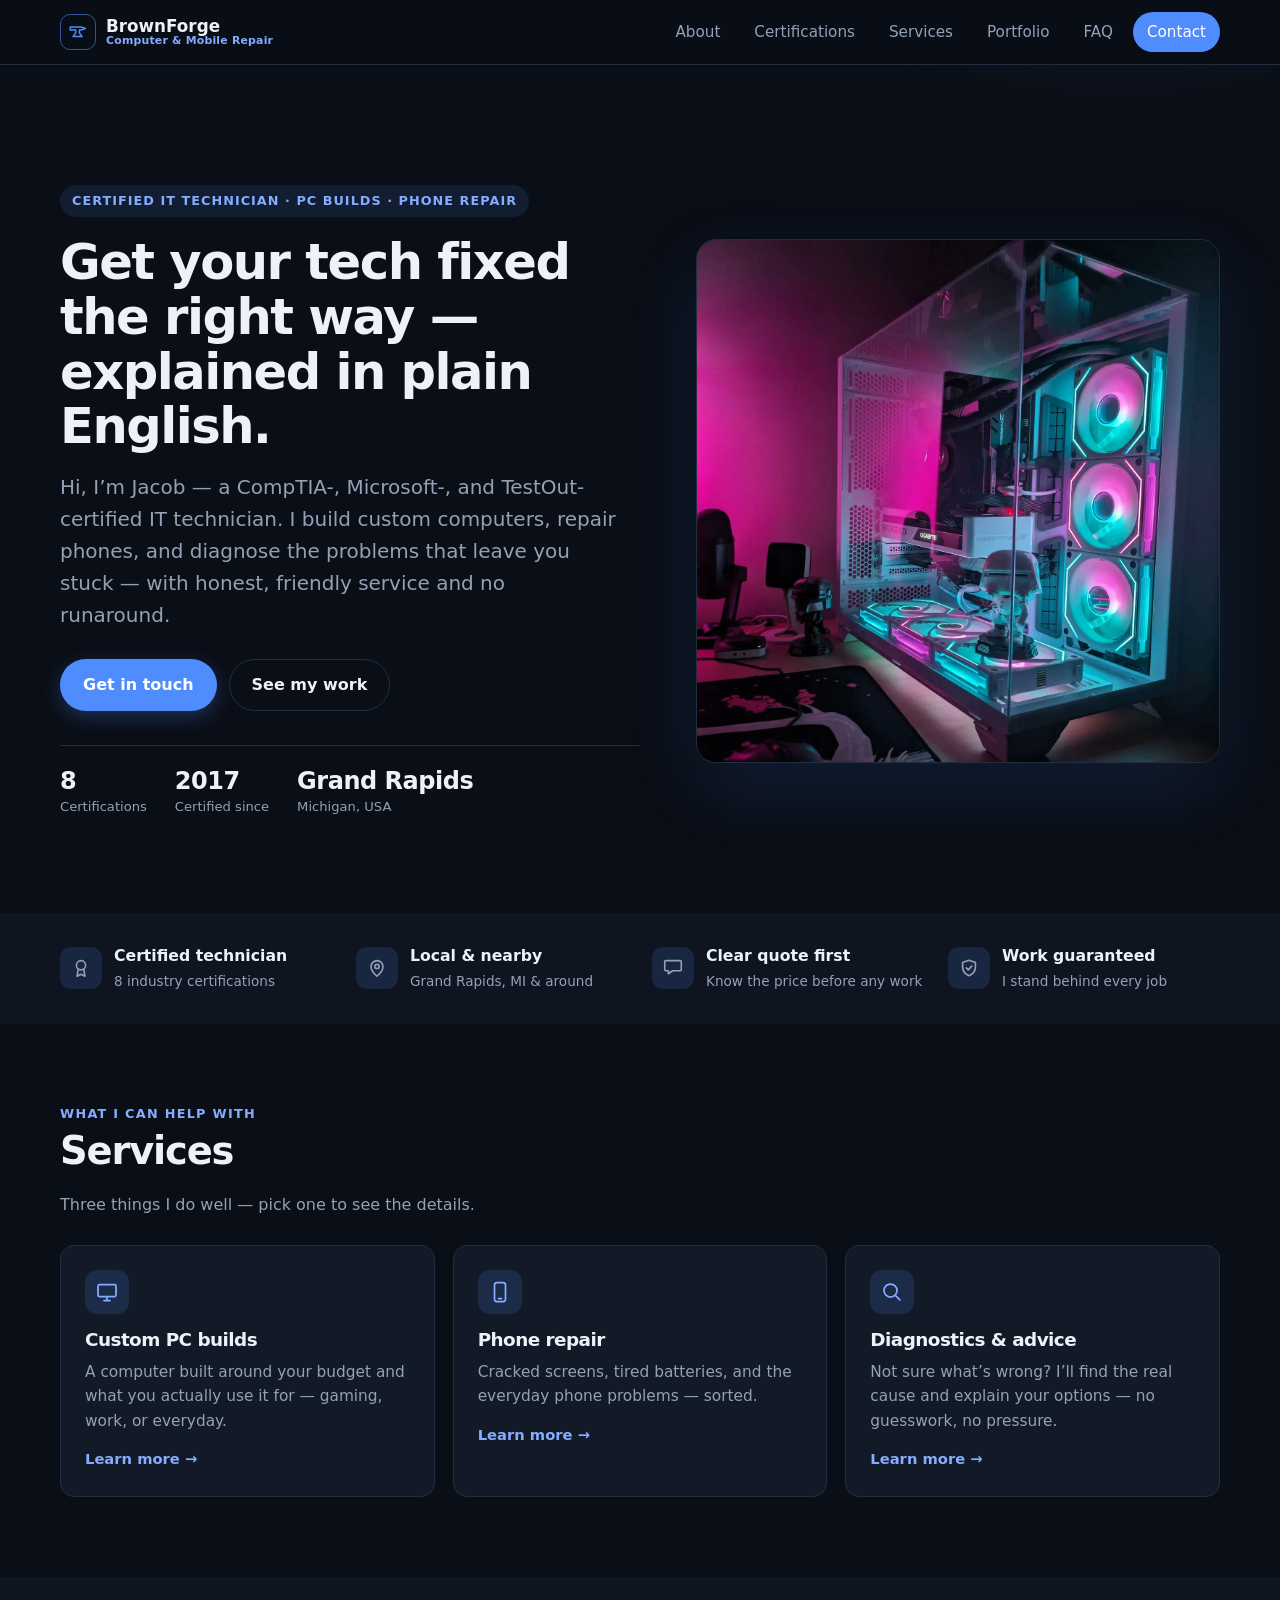
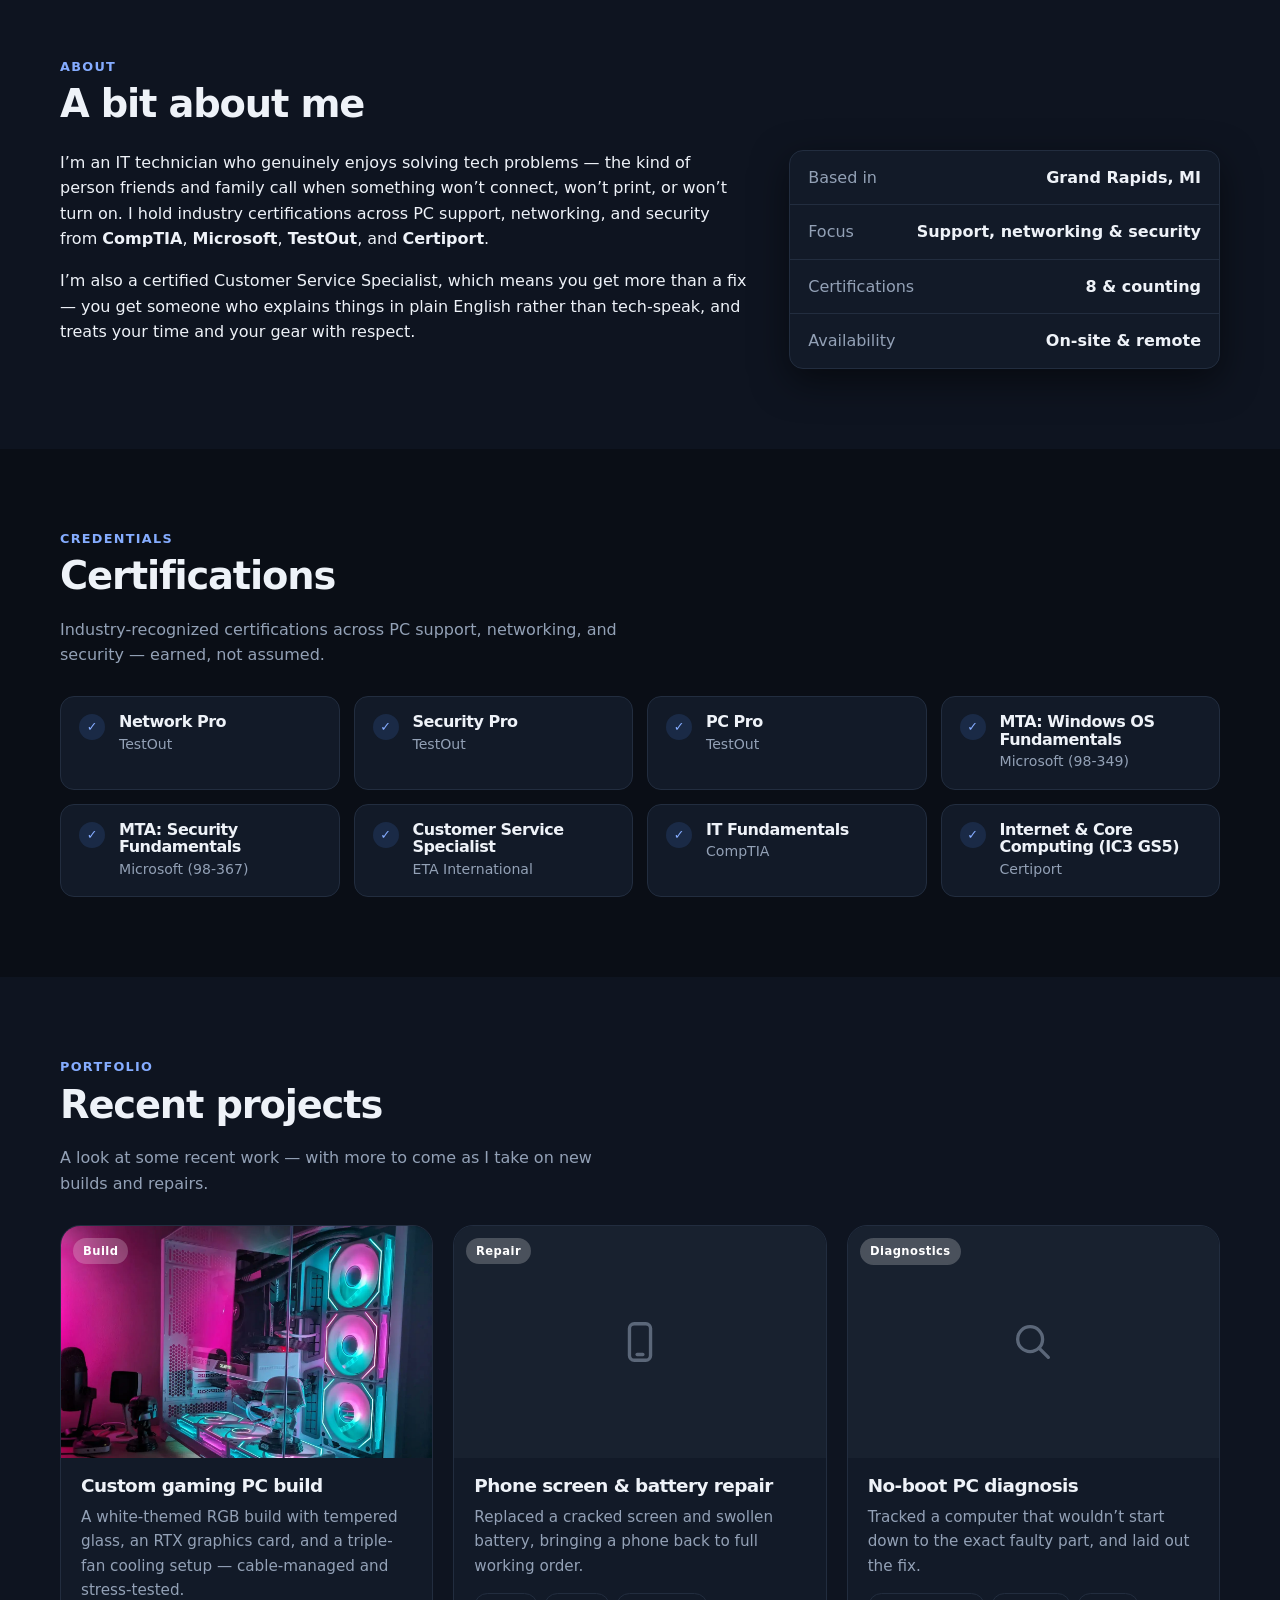
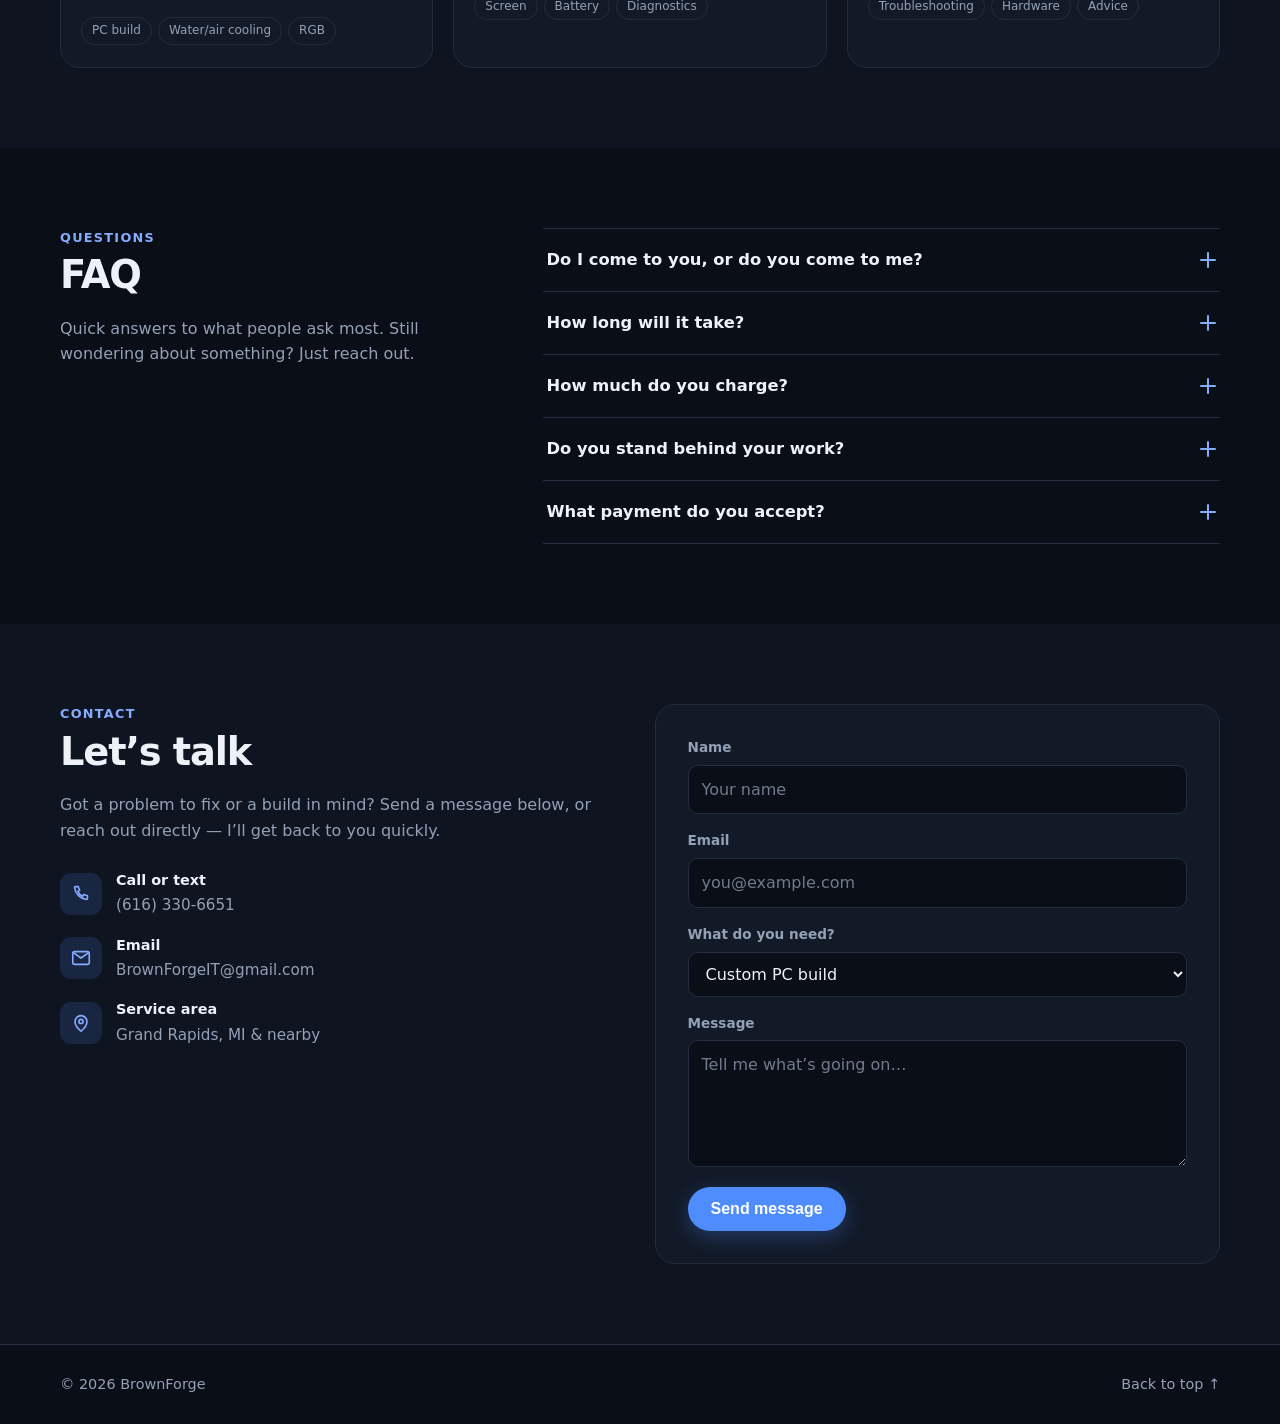
==== portfolio-site/index.html @ 0b716e07 "Rebrand to BrownForge Computer & Mobile Repair Co-Authored-By: Claude Opus 4.8 <noreply@anthropic.co" ====
<!DOCTYPE html>
<html lang="en">
<head>
  <meta charset="UTF-8" />
  <meta name="viewport" content="width=device-width, initial-scale=1" />

  <!-- ============================================================= -->
  <!--  EDIT ME:  Your name / brand, and the one-line description.   -->
  <!-- ============================================================= -->
  <title>BrownForge Computer &amp; Mobile Repair — Grand Rapids, MI</title>
  <meta name="description" content="BrownForge Computer &amp; Mobile Repair — certified technician in Grand Rapids, MI. Custom PC builds, phone repair, and computer diagnostics, explained in plain English." />

  <!-- Social / link-preview card -->
  <meta property="og:site_name" content="BrownForge Computer &amp; Mobile Repair" />
  <meta property="og:title" content="BrownForge Computer &amp; Mobile Repair" />
  <meta property="og:description" content="Certified computer &amp; phone repair in Grand Rapids, MI. Custom PC builds, screen &amp; battery repair, and diagnostics — explained in plain English." />
  <meta property="og:url" content="https://brownforgeit.com/" />
  <meta property="og:type" content="website" />
  <meta property="og:image" content="https://brownforgeit.com/assets/og-image.png" />
  <meta property="og:image:width" content="1200" />
  <meta property="og:image:height" content="630" />
  <meta property="og:image:alt" content="BrownForge Computer &amp; Mobile Repair logo" />
  <meta name="twitter:card" content="summary_large_image" />
  <meta name="twitter:image" content="https://brownforgeit.com/assets/og-image.png" />

  <meta name="theme-color" content="#0a0e16" />

  <link rel="icon" href="assets/favicon.svg" type="image/svg+xml" />
  <link rel="stylesheet" href="styles.css" />
</head>
<body>
  <!-- Header / nav -->
  <header class="site-header" id="top">
    <div class="wrap header-inner">
      <a class="brand" href="#top" aria-label="BrownForge Computer &amp; Mobile Repair — home">
        <span class="brand-mark" aria-hidden="true">
          <svg viewBox="0 0 24 24" fill="none" stroke="currentColor" stroke-width="1.6" stroke-linecap="round" stroke-linejoin="round">
            <path d="M3.5 6.5 H15.5 L20 8.2 L15.5 9.9 H13.5 V13 L16.5 17 H6.5 L9.5 13 V9.9 H3.5 Z"/>
          </svg>
        </span>
        <span class="brand-name">BrownForge <span class="brand-sub">Computer &amp; Mobile Repair</span></span>
      </a>

      <nav class="nav" id="nav" aria-label="Primary">
        <a href="#about">About</a>
        <a href="#certs">Certifications</a>
        <a href="#services">Services</a>
        <a href="#portfolio">Portfolio</a>
        <a href="#faq">FAQ</a>
        <a href="#contact" class="nav-cta">Contact</a>
      </nav>

      <button class="nav-toggle" id="navToggle" aria-label="Menu" aria-expanded="false">
        <span></span><span></span><span></span>
      </button>
    </div>
  </header>

  <main>
    <!-- Hero -->
    <section class="hero">
      <div class="wrap hero-inner">
        <div class="hero-text">
          <p class="eyebrow">Certified IT technician · PC builds · phone repair</p>
          <h1>Get your tech fixed the right&nbsp;way &mdash;<br />explained in plain English.</h1>
          <p class="lede">
            Hi, I&rsquo;m Jacob &mdash; a CompTIA-, Microsoft-, and TestOut-certified
            IT technician. I build custom computers, repair phones, and diagnose
            the problems that leave you stuck &mdash; with honest, friendly
            service and no runaround.
          </p>
          <div class="hero-actions">
            <a href="#contact" class="btn btn-primary">Get in touch</a>
            <a href="#portfolio" class="btn btn-ghost">See my work</a>
          </div>
          <ul class="hero-stats">
            <li><strong>8</strong><span>Certifications</span></li>
            <li><strong>2017</strong><span>Certified since</span></li>
            <li><strong>Grand Rapids</strong><span>Michigan, USA</span></li>
          </ul>
        </div>
        <figure class="hero-media">
          <img src="assets/pc-build.jpg"
               alt="Custom white gaming PC built by Jacob — tempered-glass case, Gigabyte GeForce RTX graphics card, and triple RGB cooling fans" />
        </figure>
      </div>
    </section>

    <!-- Trust bar -->
    <section class="section section-alt trust-section">
      <div class="wrap">
        <ul class="trust-bar">
          <li>
            <span class="trust-ico" aria-hidden="true"><svg class="ico" viewBox="0 0 24 24" fill="none" stroke="currentColor" stroke-linecap="round" stroke-linejoin="round"><circle cx="12" cy="9" r="5"/><path d="M9 13.2 7.7 21l4.3-2.2L16.3 21 15 13.2"/></svg></span>
            <div><strong>Certified technician</strong><span>8 industry certifications</span></div>
          </li>
          <li>
            <span class="trust-ico" aria-hidden="true"><svg class="ico" viewBox="0 0 24 24" fill="none" stroke="currentColor" stroke-linecap="round" stroke-linejoin="round"><path d="M12 21s6.5-5.8 6.5-10.5A6.5 6.5 0 0 0 5.5 10.5C5.5 15.2 12 21 12 21z"/><circle cx="12" cy="10.3" r="2.3"/></svg></span>
            <div><strong>Local &amp; nearby</strong><span>Grand Rapids, MI &amp; around</span></div>
          </li>
          <li>
            <span class="trust-ico" aria-hidden="true"><svg class="ico" viewBox="0 0 24 24" fill="none" stroke="currentColor" stroke-linecap="round" stroke-linejoin="round"><path d="M20 4H4a1 1 0 0 0-1 1v9a1 1 0 0 0 1 1h3v3.5L11.5 15H20a1 1 0 0 0 1-1V5a1 1 0 0 0-1-1z"/></svg></span>
            <div><strong>Clear quote first</strong><span>Know the price before any work</span></div>
          </li>
          <li>
            <span class="trust-ico" aria-hidden="true"><svg class="ico" viewBox="0 0 24 24" fill="none" stroke="currentColor" stroke-linecap="round" stroke-linejoin="round"><path d="M12 3.5 5 6v5c0 4.3 3 7.7 7 9.5 4-1.8 7-5.2 7-9.5V6z"/><path d="M9 11.8l2.2 2.2 3.8-4"/></svg></span>
            <div><strong>Work guaranteed</strong><span>I stand behind every job</span></div>
          </li>
        </ul>
      </div>
    </section>

    <!-- Services -->
    <section id="services" class="section">
      <div class="wrap">
        <p class="kicker">What I can help with</p>
        <h2>Services</h2>
        <p class="section-lede">
          Three things I do well &mdash; pick one to see the details.
        </p>

        <div class="cards">
          <a class="card" href="pc-builds.html">
            <div class="card-ico" aria-hidden="true"><svg class="ico" viewBox="0 0 24 24" fill="none" stroke="currentColor" stroke-linecap="round" stroke-linejoin="round"><rect x="3" y="4.5" width="18" height="12" rx="1.5"/><path d="M9 20.5h6M12 16.5v4"/></svg></div>
            <h3>Custom PC builds</h3>
            <p>A computer built around your budget and what you actually use it for &mdash; gaming, work, or everyday.</p>
            <span class="card-link">Learn more &rarr;</span>
          </a>

          <a class="card" href="phone-repair.html">
            <div class="card-ico" aria-hidden="true"><svg class="ico" viewBox="0 0 24 24" fill="none" stroke="currentColor" stroke-linecap="round" stroke-linejoin="round"><rect x="6.5" y="2.5" width="11" height="19" rx="2.5"/><path d="M10.5 18.5h3"/></svg></div>
            <h3>Phone repair</h3>
            <p>Cracked screens, tired batteries, and the everyday phone problems &mdash; sorted.</p>
            <span class="card-link">Learn more &rarr;</span>
          </a>

          <a class="card" href="diagnostics.html">
            <div class="card-ico" aria-hidden="true"><svg class="ico" viewBox="0 0 24 24" fill="none" stroke="currentColor" stroke-linecap="round" stroke-linejoin="round"><circle cx="10.5" cy="10.5" r="6.5"/><path d="M20 20l-4.7-4.7"/></svg></div>
            <h3>Diagnostics &amp; advice</h3>
            <p>Not sure what&rsquo;s wrong? I&rsquo;ll find the real cause and explain your options &mdash; no guesswork, no pressure.</p>
            <span class="card-link">Learn more &rarr;</span>
          </a>
        </div>
      </div>
    </section>

    <!-- About -->
    <section id="about" class="section section-alt">
      <div class="wrap">
        <p class="kicker">About</p>
        <h2>A bit about me</h2>
        <div class="about-grid">
          <div>
            <p>
              I&rsquo;m an IT technician who genuinely enjoys solving tech
              problems &mdash; the kind of person friends and family call when
              something won&rsquo;t connect, won&rsquo;t print, or won&rsquo;t
              turn on. I hold industry certifications across PC support,
              networking, and security from <strong>CompTIA</strong>,
              <strong>Microsoft</strong>, <strong>TestOut</strong>, and
              <strong>Certiport</strong>.
            </p>
            <p>
              I&rsquo;m also a certified Customer Service Specialist, which
              means you get more than a fix &mdash; you get someone who
              explains things in plain English rather than tech-speak, and
              treats your time and your gear with respect.
            </p>
          </div>
          <ul class="fact-list">
            <li><span>Based in</span> <strong>Grand Rapids, MI</strong></li>
            <li><span>Focus</span> <strong>Support, networking &amp; security</strong></li>
            <li><span>Certifications</span> <strong>8 &amp; counting</strong></li>
            <li><span>Availability</span> <strong>On-site &amp; remote</strong></li>
          </ul>
        </div>
      </div>
    </section>

    <!-- Certifications -->
    <section id="certs" class="section">
      <div class="wrap">
        <p class="kicker">Credentials</p>
        <h2>Certifications</h2>
        <p class="section-lede">
          Industry-recognized certifications across PC support, networking,
          and security &mdash; earned, not assumed.
        </p>

        <div class="certs">
          <article class="cert">
            <span class="cert-badge" aria-hidden="true">✓</span>
            <div>
              <h3>Network Pro</h3>
              <p>TestOut</p>
            </div>
          </article>
          <article class="cert">
            <span class="cert-badge" aria-hidden="true">✓</span>
            <div>
              <h3>Security Pro</h3>
              <p>TestOut</p>
            </div>
          </article>
          <article class="cert">
            <span class="cert-badge" aria-hidden="true">✓</span>
            <div>
              <h3>PC Pro</h3>
              <p>TestOut</p>
            </div>
          </article>
          <article class="cert">
            <span class="cert-badge" aria-hidden="true">✓</span>
            <div>
              <h3>MTA: Windows OS Fundamentals</h3>
              <p>Microsoft (98-349)</p>
            </div>
          </article>
          <article class="cert">
            <span class="cert-badge" aria-hidden="true">✓</span>
            <div>
              <h3>MTA: Security Fundamentals</h3>
              <p>Microsoft (98-367)</p>
            </div>
          </article>
          <article class="cert">
            <span class="cert-badge" aria-hidden="true">✓</span>
            <div>
              <h3>Customer Service Specialist</h3>
              <p>ETA International</p>
            </div>
          </article>
          <article class="cert">
            <span class="cert-badge" aria-hidden="true">✓</span>
            <div>
              <h3>IT Fundamentals</h3>
              <p>CompTIA</p>
            </div>
          </article>
          <article class="cert">
            <span class="cert-badge" aria-hidden="true">✓</span>
            <div>
              <h3>Internet &amp; Core Computing (IC3 GS5)</h3>
              <p>Certiport</p>
            </div>
          </article>
        </div>
      </div>
    </section>

    <!-- Portfolio -->
    <section id="portfolio" class="section section-alt">
      <div class="wrap">
        <p class="kicker">Portfolio</p>
        <h2>Recent projects</h2>
        <p class="section-lede">
          A look at some recent work &mdash; with more to come as I take on
          new builds and repairs.
        </p>

        <!-- ============================================================= -->
        <!--  EDIT ME: Duplicate a .project block for each real project.    -->
        <!-- ============================================================= -->
        <div class="projects">
          <a class="project" href="#" aria-label="Project one">
            <div class="project-thumb has-img" data-tag="Build">
              <img src="assets/pc-build.jpg" alt="Custom white RGB gaming PC with tempered glass, RTX graphics card, and triple cooling fans" />
            </div>
            <div class="project-body">
              <h3>Custom gaming PC build</h3>
              <p>A white-themed RGB build with tempered glass, an RTX graphics card, and a triple-fan cooling setup — cable-managed and stress-tested.</p>
              <ul class="tags"><li>PC build</li><li>Water/air cooling</li><li>RGB</li></ul>
            </div>
          </a>

          <a class="project" href="#" aria-label="Project two">
            <div class="project-thumb" data-tag="Repair"><svg class="ico" viewBox="0 0 24 24" fill="none" stroke="currentColor" stroke-linecap="round" stroke-linejoin="round" aria-hidden="true"><rect x="6.5" y="2.5" width="11" height="19" rx="2.5"/><path d="M10.5 18.5h3"/></svg></div>
            <div class="project-body">
              <h3>Phone screen &amp; battery repair</h3>
              <p>Replaced a cracked screen and swollen battery, bringing a phone back to full working order.</p>
              <ul class="tags"><li>Screen</li><li>Battery</li><li>Diagnostics</li></ul>
            </div>
          </a>

          <a class="project" href="#" aria-label="Project three">
            <div class="project-thumb" data-tag="Diagnostics"><svg class="ico" viewBox="0 0 24 24" fill="none" stroke="currentColor" stroke-linecap="round" stroke-linejoin="round" aria-hidden="true"><circle cx="10.5" cy="10.5" r="6.5"/><path d="M20 20l-4.7-4.7"/></svg></div>
            <div class="project-body">
              <h3>No-boot PC diagnosis</h3>
              <p>Tracked a computer that wouldn&rsquo;t start down to the exact faulty part, and laid out the fix.</p>
              <ul class="tags"><li>Troubleshooting</li><li>Hardware</li><li>Advice</li></ul>
            </div>
          </a>
        </div>
      </div>
    </section>

    <!-- FAQ -->
    <section id="faq" class="section">
      <div class="wrap faq-wrap">
        <div class="faq-head">
          <p class="kicker">Questions</p>
          <h2>FAQ</h2>
          <p class="section-lede">Quick answers to what people ask most. Still wondering about something? Just reach out.</p>
        </div>
        <div class="faq">
          <details class="faq-item">
            <summary>Do I come to you, or do you come to me?<span class="faq-mark" aria-hidden="true"></span></summary>
            <p>Both work. Phone repairs and diagnostics are usually easiest as a drop-off, while for PC builds and setup I can arrange whatever&rsquo;s most convenient. I&rsquo;m based in Grand Rapids, MI and serve the surrounding area.</p>
          </details>
          <details class="faq-item">
            <summary>How long will it take?<span class="faq-mark" aria-hidden="true"></span></summary>
            <p>Diagnostics are often same-day. Phone screen and battery repairs are typically done within a day of the part arriving. Custom builds depend on parts &mdash; most components show up within a few days, with rarer parts taking up to about two weeks.</p>
          </details>
          <details class="faq-item">
            <summary>How much do you charge?<span class="faq-mark" aria-hidden="true"></span></summary>
            <p>Every job is a little different, so I&rsquo;ll always give you a clear quote up front before any work starts &mdash; no surprises. We diagnose first, then you decide whether to go ahead.</p>
          </details>
          <details class="faq-item">
            <summary>Do you stand behind your work?<span class="faq-mark" aria-hidden="true"></span></summary>
            <p>Absolutely. If something I built or repaired has an issue related to the work I did, get in touch and I&rsquo;ll make it right.</p>
          </details>
          <details class="faq-item">
            <summary>What payment do you accept?<span class="faq-mark" aria-hidden="true"></span></summary>
            <p>Cash and common digital payment methods. We&rsquo;ll sort out the details when you book.</p>
          </details>
        </div>
      </div>
    </section>

    <!-- Contact -->
    <section id="contact" class="section section-alt">
      <div class="wrap contact-grid">
        <div class="contact-info">
          <p class="kicker">Contact</p>
          <h2>Let&rsquo;s talk</h2>
          <p class="section-lede">
            Got a problem to fix or a build in mind? Send a message below, or
            reach out directly &mdash; I&rsquo;ll get back to you quickly.
          </p>
          <ul class="contact-methods">
            <li>
              <span class="c-ico" aria-hidden="true"><svg class="ico" viewBox="0 0 24 24" fill="none" stroke="currentColor" stroke-linecap="round" stroke-linejoin="round"><path d="M6 4h3l1.5 4-2 1.2a11 11 0 0 0 5.3 5.3l1.2-2 4 1.5v3a1 1 0 0 1-1 1A15 15 0 0 1 5 5a1 1 0 0 1 1-1z"/></svg></span>
              <div><strong>Call or text</strong><a href="tel:+16163306651">(616)&nbsp;330-6651</a></div>
            </li>
            <li>
              <span class="c-ico" aria-hidden="true"><svg class="ico" viewBox="0 0 24 24" fill="none" stroke="currentColor" stroke-linecap="round" stroke-linejoin="round"><rect x="3" y="5" width="18" height="14" rx="2"/><path d="M4 6.5l8 5.5 8-5.5"/></svg></span>
              <div><strong>Email</strong><a href="mailto:BrownForgeIT@gmail.com">BrownForgeIT@gmail.com</a></div>
            </li>
            <li>
              <span class="c-ico" aria-hidden="true"><svg class="ico" viewBox="0 0 24 24" fill="none" stroke="currentColor" stroke-linecap="round" stroke-linejoin="round"><path d="M12 21s6.5-5.8 6.5-10.5A6.5 6.5 0 0 0 5.5 10.5C5.5 15.2 12 21 12 21z"/><circle cx="12" cy="10.3" r="2.3"/></svg></span>
              <div><strong>Service area</strong><span>Grand Rapids, MI &amp; nearby</span></div>
            </li>
          </ul>
        </div>

        <div class="contact-form-wrap">
          <form class="contact-form" id="contactForm" action="https://formspree.io/f/mnjeolee" method="POST">
            <!-- Formspree settings -->
            <input type="hidden" name="_subject" value="New message from brownforgeit.com" />
            <input type="hidden" name="_next" value="https://brownforgeit.com/thanks.html" />
            <!-- honeypot: bots fill this, humans never see it -->
            <input type="text" name="_gotcha" tabindex="-1" autocomplete="off" style="display:none" aria-hidden="true" />

            <div class="field">
              <label for="cf-name">Name</label>
              <input id="cf-name" name="name" type="text" required placeholder="Your name" />
            </div>
            <div class="field">
              <label for="cf-email">Email</label>
              <input id="cf-email" name="email" type="email" required placeholder="you@example.com" />
            </div>
            <div class="field">
              <label for="cf-topic">What do you need?</label>
              <select id="cf-topic" name="topic">
                <option>Custom PC build</option>
                <option>Phone repair</option>
                <option>Diagnostics &amp; advice</option>
                <option>Something else</option>
              </select>
            </div>
            <div class="field">
              <label for="cf-msg">Message</label>
              <textarea id="cf-msg" name="message" rows="4" required placeholder="Tell me what&rsquo;s going on…"></textarea>
            </div>
            <p class="form-error" id="formError" role="alert" hidden></p>
            <button type="submit" class="btn btn-primary">Send message</button>
          </form>
          <div class="form-success" id="formSuccess" hidden>
            <span class="c-ico" aria-hidden="true" style="margin:0 auto 14px"><svg class="ico" viewBox="0 0 24 24" fill="none" stroke="currentColor" stroke-linecap="round" stroke-linejoin="round"><circle cx="12" cy="12" r="8"/><path d="M8.5 12.3l2.4 2.4 4.6-5"/></svg></span>
            <h3>Message sent &mdash; thank you!</h3>
            <p>Thanks for reaching out. I&rsquo;ll get back to you at the email you provided as soon as I can.</p>
          </div>
        </div>
      </div>
    </section>
  </main>

  <footer class="site-footer">
    <div class="wrap footer-inner">
      <span>&copy; <span id="year"></span> BrownForge</span>
      <a href="#top" class="to-top">Back to top ↑</a>
    </div>
  </footer>

  <script src="app.js"></script>
</body>
</html>
---- portfolio-site/styles.css ----
/* =================================================================
   Theme tokens — edit these to rebrand the whole site at once.
   Bold & dark: committed dark theme with one crisp accent.
   ================================================================= */
:root {
  --accent: #4f8dff;          /* crisp blue accent (on accent = white ink) */
  --accent-strong: #85acff;   /* lighter accent for text/links on dark */
  --accent-ink: #ffffff;      /* text on accent */
  --accent-soft: color-mix(in srgb, var(--accent) 15%, transparent);

  --bg: #0a0e16;              /* near-black navy */
  --bg-alt: #0e1420;         /* subtly lifted band */
  --surface: #121a28;        /* cards */
  --surface-2: #18212f;      /* subtle tiles */
  --border: #222d3f;

  --text: #eef2f8;
  --text-soft: #93a1b6;

  --radius: 14px;
  --radius-lg: 20px;
  --shadow: 0 12px 36px rgba(0, 0, 0, 0.5);
  --maxw: 1200px;
  --font: system-ui, -apple-system, "Segoe UI", Roboto, Helvetica, Arial, sans-serif;
}

/* ---------- base ---------- */
* { box-sizing: border-box; }
[hidden] { display: none !important; }
html { scroll-behavior: smooth; }
body {
  margin: 0;
  font-family: var(--font);
  color: var(--text);
  background: var(--bg);
  line-height: 1.6;
  -webkit-font-smoothing: antialiased;
}
h1, h2, h3 { line-height: 1.1; margin: 0 0 .5em; letter-spacing: -0.03em; font-weight: 800; }
p { margin: 0 0 1em; }
a { color: inherit; text-decoration: none; }

/* consistent inline line-icons (stroke inherits text color) */
.ico { width: 24px; height: 24px; display: block; stroke-width: 1.75; }
code {
  font-family: ui-monospace, "SF Mono", Menlo, Consolas, monospace;
  background: var(--bg-alt);
  border: 1px solid var(--border);
  padding: .1em .4em;
  border-radius: 6px;
  font-size: .88em;
}
.wrap { width: 100%; max-width: var(--maxw); margin: 0 auto; padding: 0 20px; }

/* ---------- header ---------- */
.site-header {
  position: sticky;
  top: 0;
  z-index: 50;
  background: color-mix(in srgb, var(--bg) 82%, transparent);
  backdrop-filter: saturate(160%) blur(10px);
  border-bottom: 1px solid var(--border);
}
.header-inner {
  display: flex;
  align-items: center;
  justify-content: space-between;
  height: 64px;
}
.brand { display: flex; align-items: center; gap: 10px; font-weight: 700; }
.brand-mark {
  display: inline-grid;
  place-items: center;
  width: 36px; height: 36px;
  border-radius: 10px;
  background: transparent;
  border: 1.5px solid color-mix(in srgb, var(--accent) 55%, transparent);
  color: var(--accent);
  flex: none;
}
.brand-mark svg { width: 22px; height: 22px; display: block; }
.brand-name { display: flex; flex-direction: column; font-size: 1.05rem; line-height: 1.08; }
.brand-sub { color: var(--accent-strong); font-weight: 600; font-size: .68rem; letter-spacing: .02em; }

.nav { display: flex; align-items: center; gap: 6px; }
.nav a {
  padding: 8px 14px;
  border-radius: 999px;
  color: var(--text-soft);
  font-weight: 500;
  font-size: .95rem;
  transition: color .15s, background .15s;
}
.nav a:hover { color: var(--text); background: var(--bg-alt); }
.nav .nav-cta {
  color: var(--accent-ink);
  background: var(--accent);
}
.nav .nav-cta:hover { background: var(--accent-strong); color: var(--accent-ink); }

.nav-toggle {
  display: none;
  flex-direction: column;
  gap: 5px;
  background: none;
  border: 0;
  cursor: pointer;
  padding: 8px;
}
.nav-toggle span {
  width: 24px; height: 2px;
  background: var(--text);
  border-radius: 2px;
  transition: transform .2s, opacity .2s;
}

/* ---------- hero ---------- */
.hero {
  position: relative;
  padding: clamp(64px, 12vw, 120px) 0 clamp(48px, 9vw, 96px);
  overflow: hidden;
}
.hero::before {
  content: "";
  position: absolute;
  inset: -30% -10% auto 20%;
  height: 560px;
  background:
    radial-gradient(45% 55% at 75% 15%, color-mix(in srgb, var(--accent) 20%, transparent), transparent 70%);
  z-index: -1;
  filter: blur(20px);
  opacity: .8;
}
.eyebrow {
  display: inline-block;
  font-size: .8rem;
  font-weight: 600;
  letter-spacing: .08em;
  text-transform: uppercase;
  color: var(--accent-strong);
  background: color-mix(in srgb, var(--accent) 12%, transparent);
  padding: 6px 12px;
  border-radius: 999px;
  margin-bottom: 18px;
}
.hero-inner {
  display: grid;
  grid-template-columns: 1.05fr 0.95fr;
  gap: clamp(32px, 5vw, 56px);
  align-items: center;
}
.hero h1 { font-size: clamp(1.9rem, 5vw, 3.1rem); margin-bottom: .35em; }
.lede {
  font-size: clamp(1.05rem, 2.4vw, 1.25rem);
  color: var(--text-soft);
  max-width: 44ch;
}
.hero-actions { display: flex; flex-wrap: wrap; gap: 12px; margin-top: 28px; }
.hero-stats {
  list-style: none;
  display: flex;
  flex-wrap: wrap;
  gap: 28px;
  margin: 34px 0 0;
  padding: 22px 0 0;
  border-top: 1px solid var(--border);
}
.hero-stats li { display: flex; flex-direction: column; }
.hero-stats strong { font-size: 1.5rem; line-height: 1.1; letter-spacing: -0.02em; }
.hero-stats span { font-size: .82rem; color: var(--text-soft); margin-top: 2px; }
.hero-media {
  margin: 0;
  border-radius: var(--radius-lg);
  overflow: hidden;
  border: 1px solid var(--border);
  box-shadow:
    0 24px 70px rgba(79, 141, 255, 0.16),
    var(--shadow);
  aspect-ratio: 1 / 1;
}
.hero-media img { display: block; width: 100%; height: 100%; object-fit: cover; }

@media (max-width: 860px) {
  .hero-inner { grid-template-columns: 1fr; }
  .hero-media { max-width: 460px; }
}

/* ---------- buttons ---------- */
.btn {
  display: inline-flex;
  align-items: center;
  justify-content: center;
  padding: 12px 22px;
  border-radius: 999px;
  font-weight: 600;
  font-size: 1rem;
  cursor: pointer;
  transition: transform .12s ease, background .15s, box-shadow .15s;
  border: 1px solid transparent;
}
.btn:active { transform: translateY(1px); }
.btn-primary { background: var(--accent); color: var(--accent-ink); box-shadow: 0 6px 20px rgba(79, 141, 255, 0.28); }
.btn-primary:hover { background: var(--accent-strong); }
.btn-ghost { background: transparent; border-color: var(--border); color: var(--text); }
.btn-ghost:hover { background: var(--bg-alt); }

/* ---------- sections ---------- */
.section { padding: clamp(48px, 7vw, 80px) 0; }
.section-alt { background: var(--bg-alt); }
.kicker {
  font-size: .8rem;
  font-weight: 700;
  letter-spacing: .1em;
  text-transform: uppercase;
  color: var(--accent-strong);
  margin-bottom: 6px;
}
.section h2 { font-size: clamp(1.6rem, 4vw, 2.4rem); }
.section-lede { color: var(--text-soft); max-width: 56ch; }

/* about */
.about-grid {
  display: grid;
  grid-template-columns: 1.6fr 1fr;
  gap: 40px;
  margin-top: 24px;
  align-items: start;
}
.fact-list {
  list-style: none;
  margin: 0; padding: 0;
  border: 1px solid var(--border);
  border-radius: var(--radius);
  background: var(--surface);
  box-shadow: var(--shadow);
  overflow: hidden;
}
.fact-list li {
  display: flex;
  justify-content: space-between;
  gap: 12px;
  padding: 14px 18px;
  border-bottom: 1px solid var(--border);
}
.fact-list li:last-child { border-bottom: 0; }
.fact-list span { color: var(--text-soft); }

/* cards (services) */
.cards {
  display: grid;
  grid-template-columns: repeat(auto-fit, minmax(220px, 1fr));
  gap: 18px;
  margin-top: 28px;
}
.card {
  background: var(--surface);
  border: 1px solid var(--border);
  border-radius: var(--radius);
  padding: 24px;
  transition: transform .15s ease, box-shadow .15s;
}
.card:hover { transform: translateY(-3px); box-shadow: var(--shadow); }
.card-ico {
  display: inline-grid; place-items: center;
  width: 44px; height: 44px; border-radius: 12px;
  background: var(--accent-soft); color: var(--accent-strong);
  margin-bottom: 16px;
}
.card-ico .ico { width: 24px; height: 24px; }
.card h3 { font-size: 1.15rem; }
.card p { color: var(--text-soft); margin: 0; font-size: .96rem; }
.card .card-note {
  margin: 10px 0 0;
  font-size: .82rem;
  color: var(--accent-strong);
  background: color-mix(in srgb, var(--accent) 10%, transparent);
  border-radius: 8px;
  padding: 7px 10px;
}

/* clickable service cards */
a.card { text-decoration: none; color: inherit; display: block; }
.card-link { display: inline-block; margin-top: 14px; font-weight: 600; font-size: .92rem; color: var(--accent-strong); }
a.card:hover { border-color: color-mix(in srgb, var(--accent) 40%, var(--border)); }
a.card:hover .card-link { text-decoration: underline; }

/* trust bar */
.trust-section { padding-top: 30px; padding-bottom: 30px; }
.trust-bar {
  list-style: none; margin: 0; padding: 0;
  display: grid; grid-template-columns: repeat(auto-fit, minmax(210px, 1fr)); gap: 20px 24px;
}
.trust-bar li { display: flex; align-items: center; gap: 12px; }
.trust-ico {
  flex: none; display: grid; place-items: center;
  width: 42px; height: 42px; border-radius: 11px;
  background: var(--accent-soft); color: var(--accent-strong);
}
.trust-ico .ico { width: 22px; height: 22px; }
.trust-bar strong { display: block; font-size: .98rem; }
.trust-bar li span { color: var(--text-soft); font-size: .85rem; }

/* ---------- service detail pages ---------- */
.svc-hero { padding-top: clamp(36px, 6vw, 64px); }
.back-link { display: inline-block; margin-bottom: 22px; color: var(--text-soft); font-weight: 500; font-size: .92rem; }
.back-link:hover { color: var(--accent-strong); }
.svc-hero-head { display: flex; gap: 20px; align-items: flex-start; }
.svc-ico {
  flex: none; display: grid; place-items: center;
  width: 60px; height: 60px; border-radius: 16px;
  color: var(--accent-strong);
  background: var(--accent-soft);
}
.svc-ico .ico { width: 28px; height: 28px; }
.svc-hero-head h1 { font-size: clamp(1.9rem, 5vw, 2.8rem); margin-bottom: .2em; }
.svc-hero-head .lede { max-width: 52ch; }
.svc-hero .hero-actions { margin-top: 26px; }

.included {
  list-style: none; margin: 26px 0 0; padding: 0;
  display: grid; grid-template-columns: repeat(auto-fit, minmax(280px, 1fr)); gap: 12px 28px;
}
.included li { position: relative; padding-left: 30px; color: var(--text-soft); }
.included li::before {
  content: "✓"; position: absolute; left: 0; top: -1px;
  color: var(--accent-strong); font-weight: 700;
}

.steps {
  list-style: none; margin: 30px 0 0; padding: 0;
  display: grid; grid-template-columns: repeat(auto-fit, minmax(200px, 1fr)); gap: 28px 24px;
}
.steps li { display: flex; flex-direction: column; gap: 12px; align-items: flex-start; }
.step-n {
  flex: none; display: grid; place-items: center;
  width: 34px; height: 34px; border-radius: 50%;
  background: var(--accent);
  color: var(--accent-ink); font-weight: 700;
}
.steps h3 { font-size: 1.05rem; margin: 3px 0 3px; }
.steps p { color: var(--text-soft); margin: 0; max-width: 60ch; }

.cta-band {
  text-align: center;
  background: var(--surface); border: 1px solid var(--border);
  border-radius: var(--radius-lg); box-shadow: var(--shadow);
  padding: clamp(32px, 6vw, 56px);
}
.cta-band h2 { font-size: clamp(1.5rem, 3.5vw, 2rem); }
.cta-band p { color: var(--text-soft); max-width: 48ch; margin: 0 auto 22px; }

/* certifications */
.certs {
  display: grid;
  grid-template-columns: repeat(auto-fit, minmax(240px, 1fr));
  gap: 14px;
  margin-top: 28px;
}
.cert {
  display: flex;
  gap: 14px;
  align-items: flex-start;
  background: var(--surface);
  border: 1px solid var(--border);
  border-radius: var(--radius);
  padding: 16px 18px;
  transition: transform .15s ease, box-shadow .15s;
}
.cert:hover { transform: translateY(-2px); box-shadow: var(--shadow); }
.cert-badge {
  flex: none;
  display: grid;
  place-items: center;
  width: 26px; height: 26px;
  font-size: .8rem;
  font-weight: 700;
  color: var(--accent-strong);
  background: color-mix(in srgb, var(--accent) 14%, transparent);
  border-radius: 999px;
  margin-top: 1px;
}
.cert h3 { font-size: 1rem; margin: 0 0 2px; }
.cert p { margin: 0; color: var(--text-soft); font-size: .88rem; }

/* projects */
.projects {
  display: grid;
  grid-template-columns: repeat(auto-fit, minmax(260px, 1fr));
  gap: 20px;
  margin-top: 28px;
}
.project {
  display: flex;
  flex-direction: column;
  background: var(--surface);
  border: 1px solid var(--border);
  border-radius: var(--radius-lg);
  overflow: hidden;
  transition: transform .15s ease, box-shadow .15s, border-color .15s;
}
.project:hover {
  transform: translateY(-4px);
  box-shadow: var(--shadow);
  border-color: color-mix(in srgb, var(--accent) 40%, var(--border));
}
.project-thumb {
  position: relative;
  aspect-ratio: 16 / 10;
  display: grid;
  place-items: center;
  color: var(--text-soft);
  background: var(--surface-2);
}
.project-thumb .ico { width: 46px; height: 46px; opacity: .55; }
.project-thumb.has-img { background: none; }
.project-thumb img {
  position: absolute;
  inset: 0;
  width: 100%;
  height: 100%;
  object-fit: cover;
}
.project-thumb::after {
  content: attr(data-tag);
  position: absolute;
  top: 12px; left: 12px;
  font-size: .72rem;
  font-weight: 600;
  letter-spacing: .04em;
  padding: 4px 10px;
  border-radius: 999px;
  background: rgba(255, 255, 255, 0.22);
  color: #fff;
  backdrop-filter: blur(2px);
}
.project-body { padding: 18px 20px 22px; }
.project-body h3 { font-size: 1.15rem; }
.project-body p { color: var(--text-soft); font-size: .95rem; }
.tags { list-style: none; display: flex; flex-wrap: wrap; gap: 6px; margin: 12px 0 0; padding: 0; }
.tags li {
  font-size: .75rem;
  color: var(--text-soft);
  border: 1px solid var(--border);
  border-radius: 999px;
  padding: 3px 10px;
}

/* faq */
.faq-head .section-lede { margin-top: 10px; }
.faq { margin-top: 28px; border-top: 1px solid var(--border); }
@media (min-width: 861px) {
  .faq-wrap { display: grid; grid-template-columns: 0.85fr 1.35fr; gap: 56px; align-items: start; }
  .faq-head { position: sticky; top: 88px; }
  .faq { margin-top: 0; }
}
.faq-item { border-bottom: 1px solid var(--border); }
.faq-item summary {
  list-style: none;
  cursor: pointer;
  padding: 18px 4px;
  display: flex;
  align-items: center;
  justify-content: space-between;
  gap: 16px;
  font-weight: 600;
  font-size: 1.02rem;
}
.faq-item summary::-webkit-details-marker { display: none; }
.faq-item summary:hover { color: var(--accent-strong); }
.faq-mark { flex: none; position: relative; width: 16px; height: 16px; }
.faq-mark::before, .faq-mark::after {
  content: "";
  position: absolute;
  background: var(--accent-strong);
  border-radius: 2px;
  transition: transform .2s ease;
}
.faq-mark::before { top: 7px; left: 0; width: 16px; height: 2px; }
.faq-mark::after { left: 7px; top: 0; width: 2px; height: 16px; }
.faq-item[open] .faq-mark::after { transform: scaleY(0); }
.faq-item p { color: var(--text-soft); margin: 0 0 18px; padding: 0 4px; max-width: 68ch; }

/* scroll-reveal (only active when JS adds .js-reveal; content is visible otherwise) */
.js-reveal .reveal { opacity: 0; transform: translateY(16px); transition: opacity .5s ease, transform .5s ease; }
.js-reveal .reveal.in { opacity: 1; transform: none; }

/* contact */
.contact-inner { text-align: center; }
.contact-inner .section-lede { margin-left: auto; margin-right: auto; }
.contact-actions { display: flex; flex-wrap: wrap; gap: 12px; justify-content: center; margin-top: 8px; }

.contact-grid { display: grid; gap: 40px; }
@media (min-width: 861px) {
  .contact-grid { grid-template-columns: 1fr 1.05fr; gap: 56px; align-items: start; }
}
.contact-methods { list-style: none; margin: 26px 0 0; padding: 0; display: grid; gap: 16px; }
.contact-methods li { display: flex; gap: 14px; align-items: center; }
.c-ico {
  flex: none; display: grid; place-items: center;
  width: 42px; height: 42px; border-radius: 11px;
  background: var(--accent-soft); color: var(--accent-strong);
}
.c-ico .ico { width: 22px; height: 22px; }
.contact-methods strong { display: block; font-size: .9rem; }
.contact-methods a, .contact-methods li > div > span { color: var(--text-soft); font-size: .95rem; }
.contact-methods a:hover { color: var(--accent-strong); }

.contact-form {
  display: grid; gap: 16px;
  background: var(--surface); border: 1px solid var(--border);
  border-radius: var(--radius-lg); padding: clamp(22px, 4vw, 32px);
}
.field { display: grid; gap: 6px; }
.field label { font-size: .85rem; font-weight: 600; color: var(--text-soft); }
.field input, .field select, .field textarea {
  width: 100%; font: inherit; color: var(--text);
  background: var(--bg); border: 1px solid var(--border); border-radius: 10px;
  padding: 11px 13px;
}
.field textarea { resize: vertical; min-height: 110px; }
.field input:focus, .field select:focus, .field textarea:focus {
  outline: none; border-color: var(--accent);
  box-shadow: 0 0 0 3px var(--accent-soft);
}
.field input::placeholder, .field textarea::placeholder { color: color-mix(in srgb, var(--text-soft) 75%, transparent); }
.contact-form .btn { justify-self: start; margin-top: 4px; }
.form-error { color: #ff8080; font-size: .9rem; margin: 0; }
.form-success {
  background: var(--surface); border: 1px solid var(--border);
  border-radius: var(--radius-lg); padding: clamp(28px, 4vw, 40px);
  text-align: center;
}
.form-success h3 { font-size: 1.3rem; }
.form-success p { color: var(--text-soft); margin: 0; }

/* footer */
.site-footer { border-top: 1px solid var(--border); padding: 28px 0; }
.footer-inner {
  display: flex;
  align-items: center;
  justify-content: space-between;
  color: var(--text-soft);
  font-size: .9rem;
}
.to-top:hover { color: var(--text); }

/* ---------- responsive ---------- */
@media (max-width: 760px) {
  .nav {
    position: fixed;
    inset: 64px 0 auto 0;
    flex-direction: column;
    align-items: stretch;
    gap: 4px;
    background: var(--bg);
    border-bottom: 1px solid var(--border);
    padding: 12px 20px 20px;
    transform: translateY(-140%);
    transition: transform .25s ease;
    box-shadow: var(--shadow);
  }
  .nav.open { transform: translateY(0); }
  .nav a { padding: 12px 14px; }
  .nav-toggle { display: flex; }
  .nav-toggle[aria-expanded="true"] span:nth-child(1) { transform: translateY(7px) rotate(45deg); }
  .nav-toggle[aria-expanded="true"] span:nth-child(2) { opacity: 0; }
  .nav-toggle[aria-expanded="true"] span:nth-child(3) { transform: translateY(-7px) rotate(-45deg); }

  .about-grid { grid-template-columns: 1fr; gap: 24px; }
}

/* accessibility: honour reduced-motion */
@media (prefers-reduced-motion: reduce) {
  * { scroll-behavior: auto !important; transition: none !important; }
}
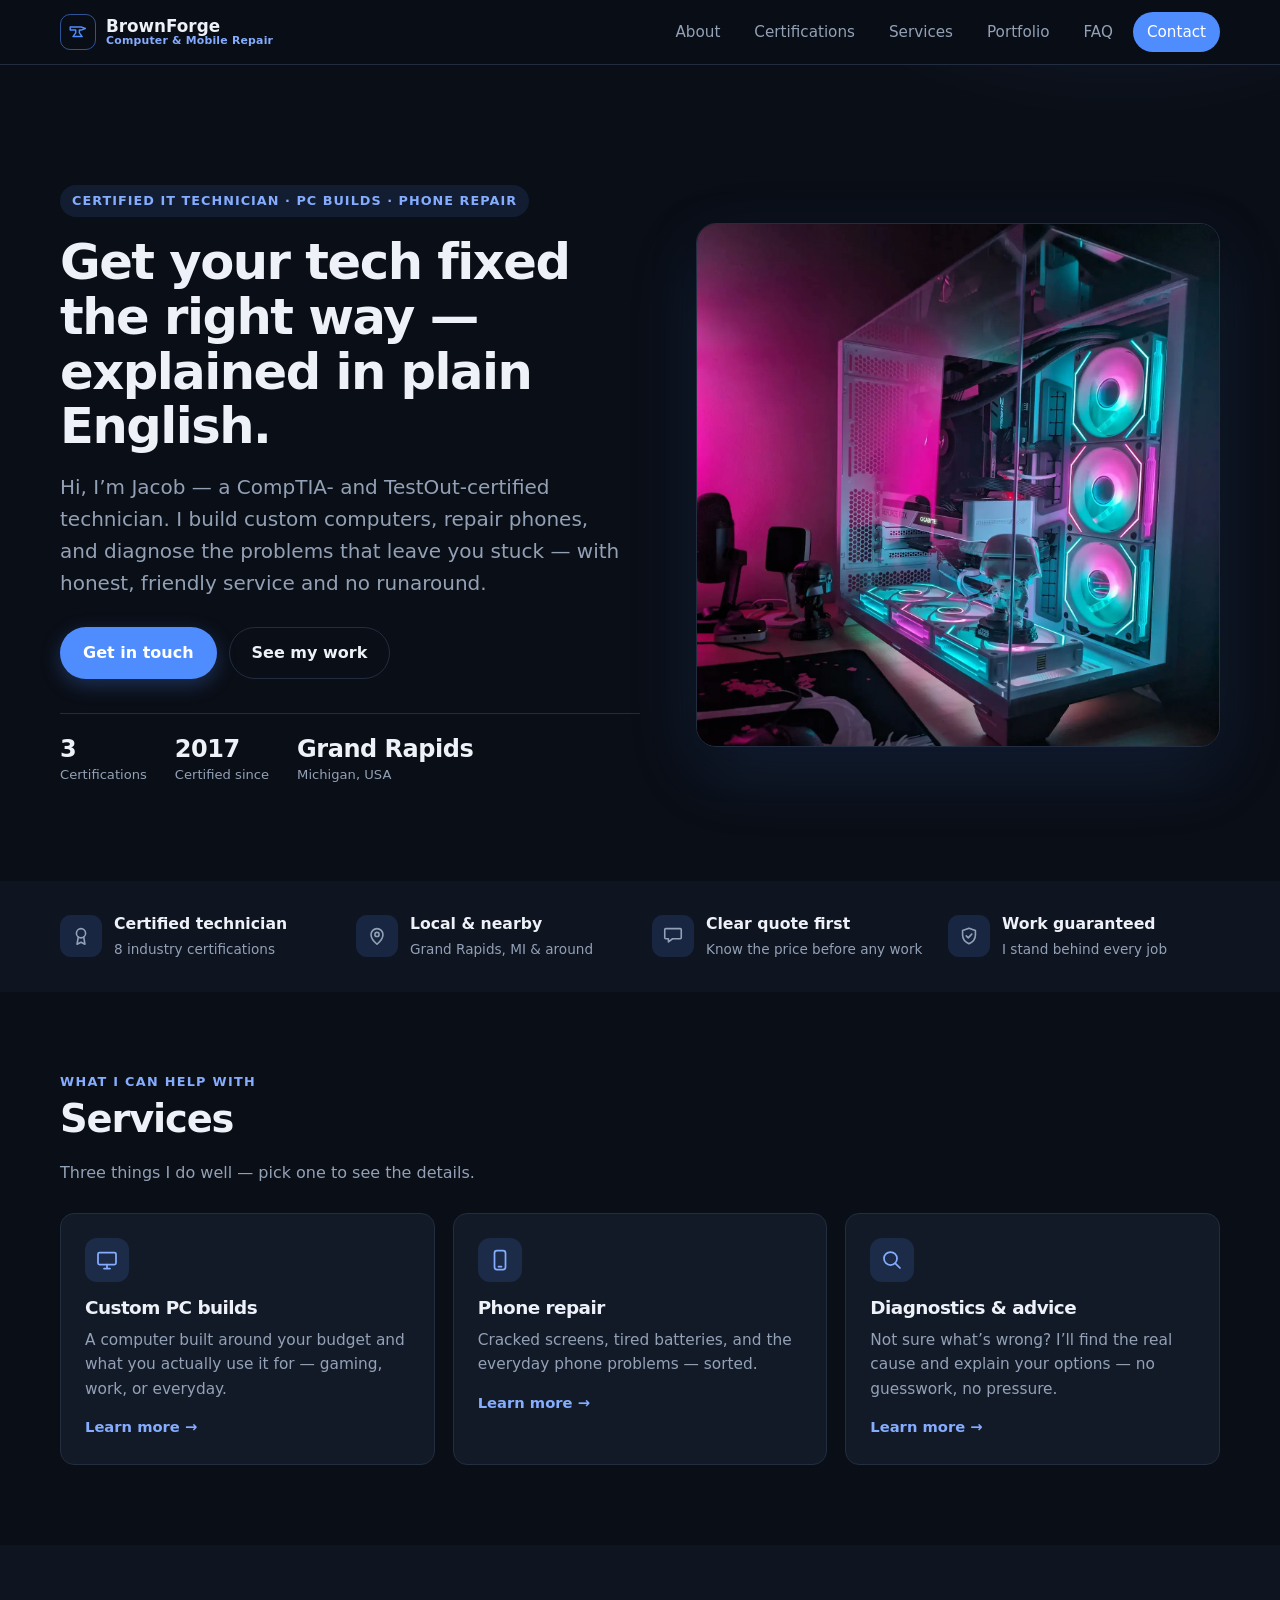
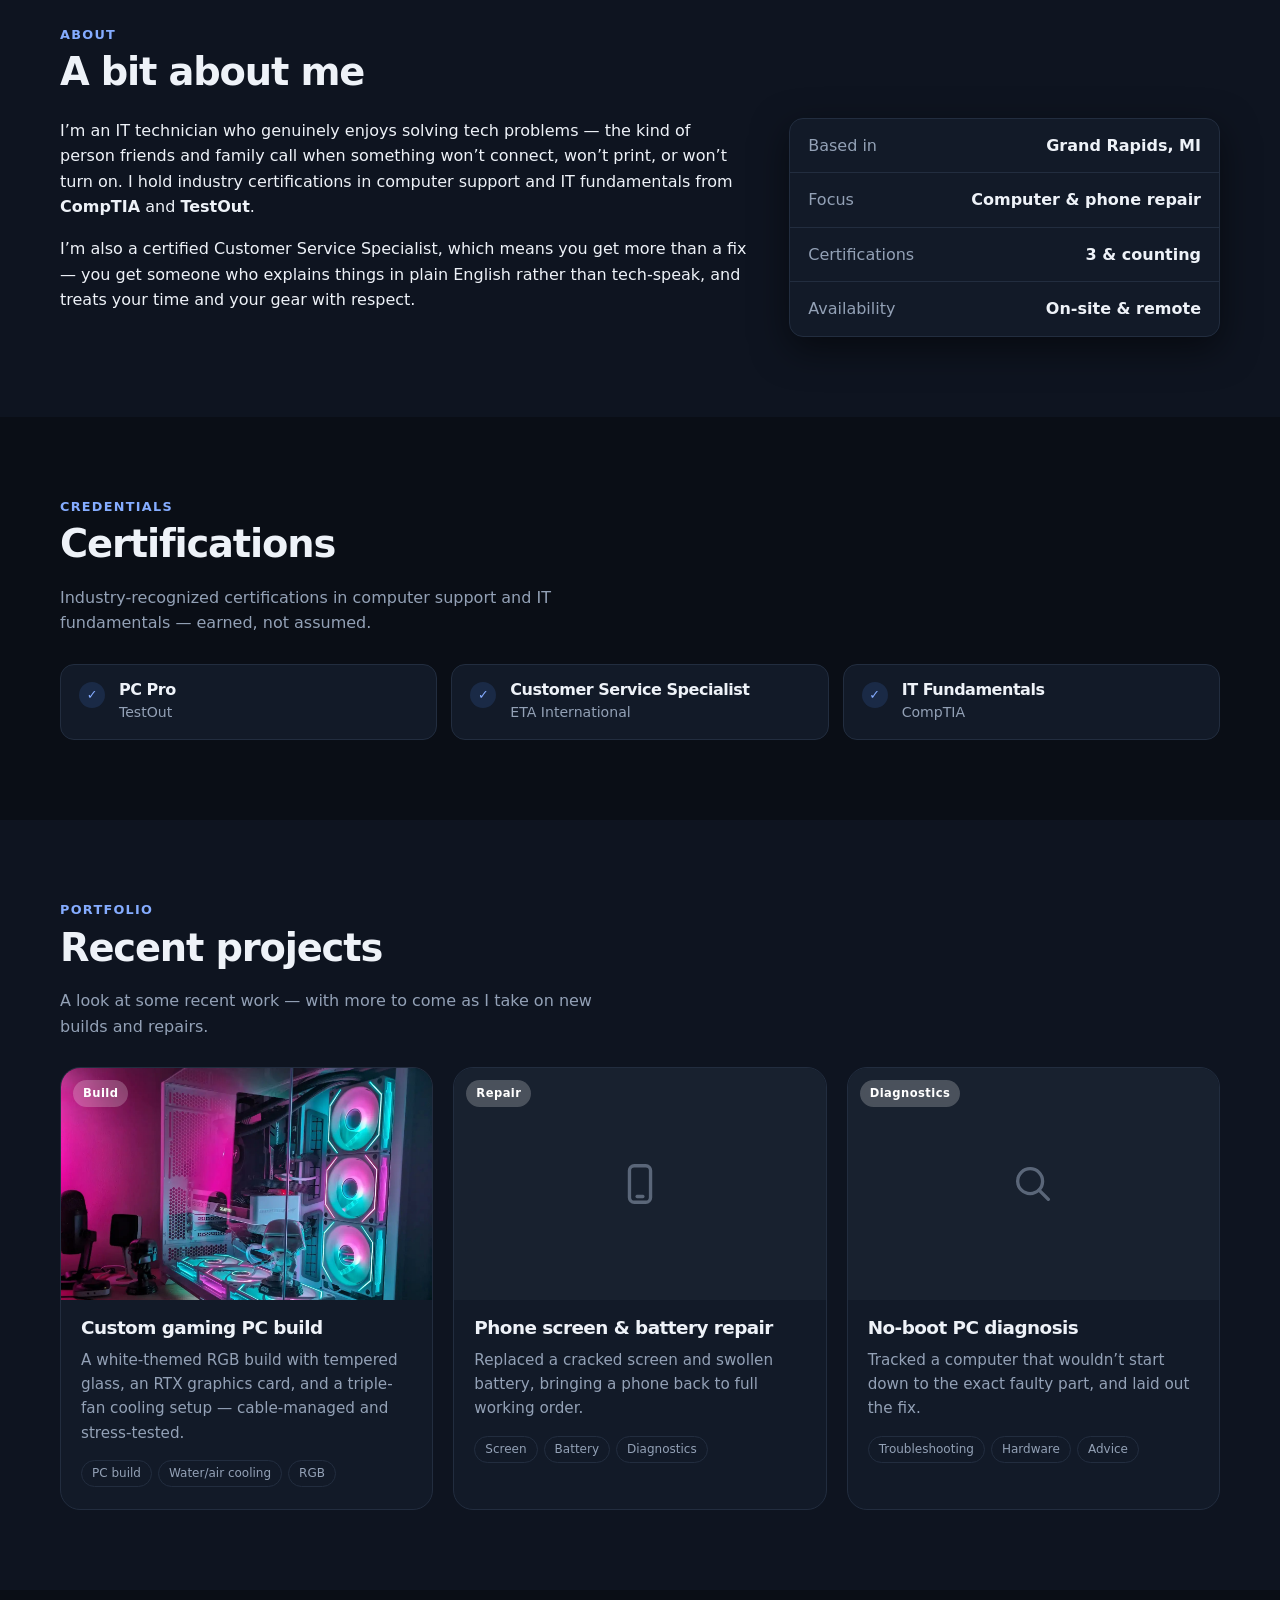
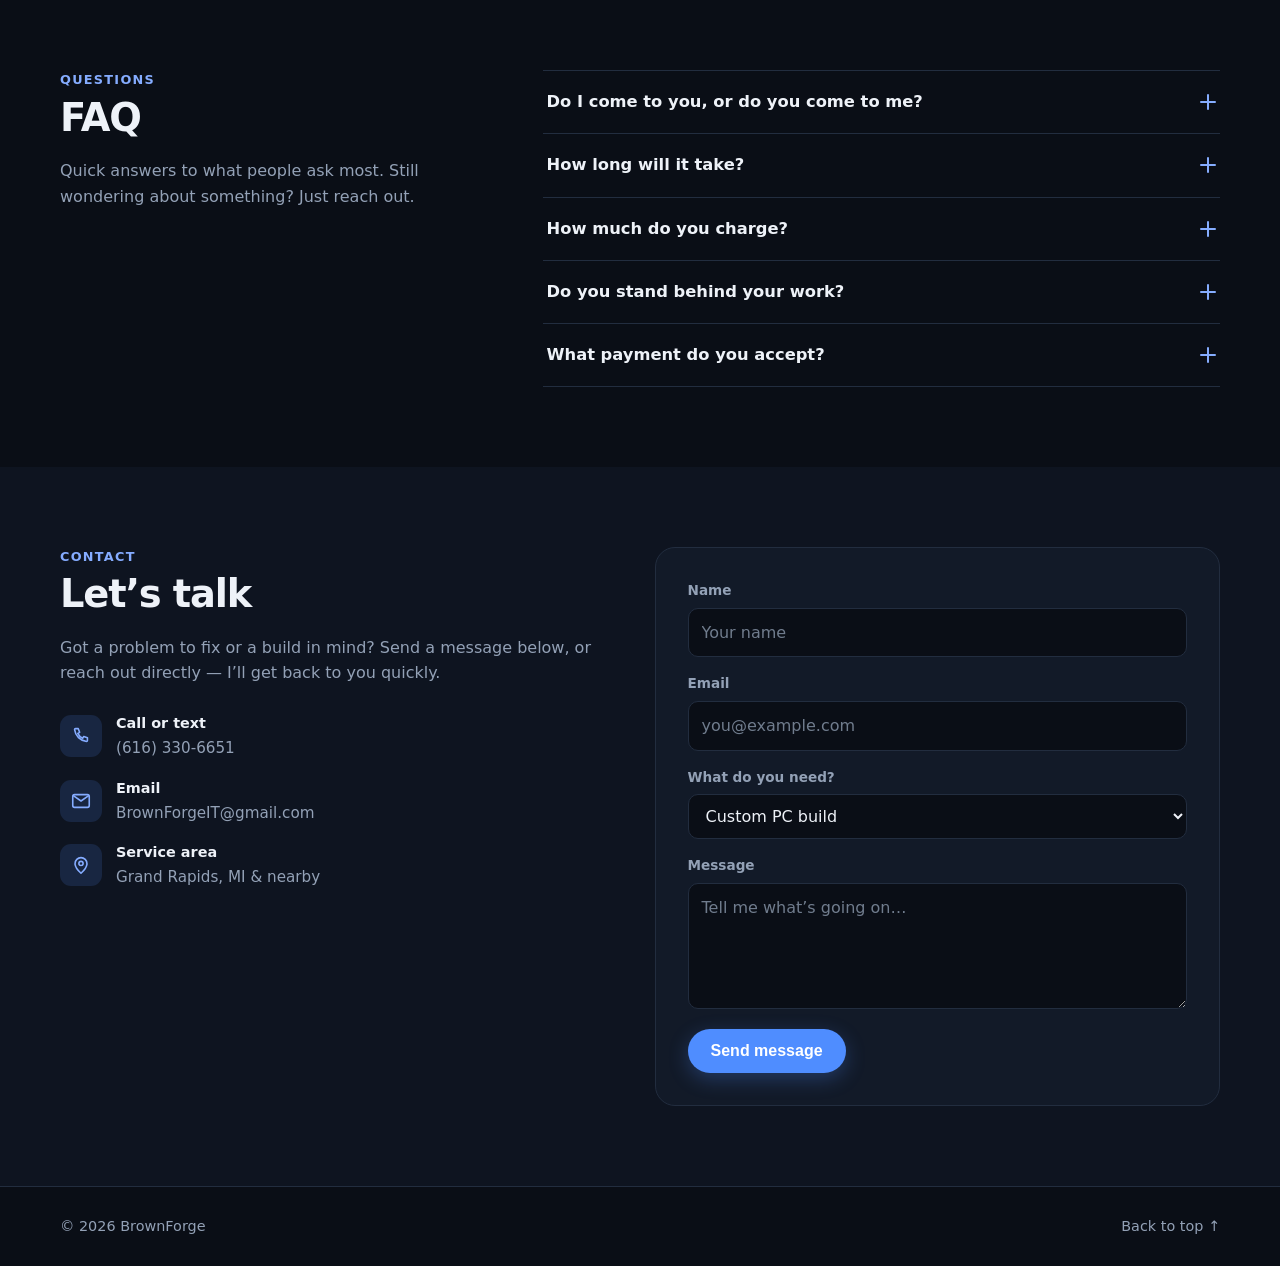
==== commit 0d194b16: "Trim certifications to PC Pro, IT Fundamentals, and Customer Service Specialist Co-Authored-By: Clau" ====
--- a/portfolio-site/index.html
+++ b/portfolio-site/index.html
@@ -64,8 +64,8 @@
           <p class="eyebrow">Certified IT technician · PC builds · phone repair</p>
           <h1>Get your tech fixed the right&nbsp;way &mdash;<br />explained in plain English.</h1>
           <p class="lede">
-            Hi, I&rsquo;m Jacob &mdash; a CompTIA-, Microsoft-, and TestOut-certified
-            IT technician. I build custom computers, repair phones, and diagnose
+            Hi, I&rsquo;m Jacob &mdash; a CompTIA- and TestOut-certified
+            technician. I build custom computers, repair phones, and diagnose
             the problems that leave you stuck &mdash; with honest, friendly
             service and no runaround.
           </p>
@@ -74,7 +74,7 @@
             <a href="#portfolio" class="btn btn-ghost">See my work</a>
           </div>
           <ul class="hero-stats">
-            <li><strong>8</strong><span>Certifications</span></li>
+            <li><strong>3</strong><span>Certifications</span></li>
             <li><strong>2017</strong><span>Certified since</span></li>
             <li><strong>Grand Rapids</strong><span>Michigan, USA</span></li>
           </ul>
@@ -155,10 +155,9 @@
               I&rsquo;m an IT technician who genuinely enjoys solving tech
               problems &mdash; the kind of person friends and family call when
               something won&rsquo;t connect, won&rsquo;t print, or won&rsquo;t
-              turn on. I hold industry certifications across PC support,
-              networking, and security from <strong>CompTIA</strong>,
-              <strong>Microsoft</strong>, <strong>TestOut</strong>, and
-              <strong>Certiport</strong>.
+              turn on. I hold industry certifications in computer support
+              and IT fundamentals from <strong>CompTIA</strong> and
+              <strong>TestOut</strong>.
             </p>
             <p>
               I&rsquo;m also a certified Customer Service Specialist, which
@@ -169,8 +168,8 @@
           </div>
           <ul class="fact-list">
             <li><span>Based in</span> <strong>Grand Rapids, MI</strong></li>
-            <li><span>Focus</span> <strong>Support, networking &amp; security</strong></li>
-            <li><span>Certifications</span> <strong>8 &amp; counting</strong></li>
+            <li><span>Focus</span> <strong>Computer &amp; phone repair</strong></li>
+            <li><span>Certifications</span> <strong>3 &amp; counting</strong></li>
             <li><span>Availability</span> <strong>On-site &amp; remote</strong></li>
           </ul>
         </div>
@@ -183,44 +182,16 @@
         <p class="kicker">Credentials</p>
         <h2>Certifications</h2>
         <p class="section-lede">
-          Industry-recognized certifications across PC support, networking,
-          and security &mdash; earned, not assumed.
+          Industry-recognized certifications in computer support and IT
+          fundamentals &mdash; earned, not assumed.
         </p>
 
         <div class="certs">
-          <article class="cert">
-            <span class="cert-badge" aria-hidden="true">✓</span>
-            <div>
-              <h3>Network Pro</h3>
-              <p>TestOut</p>
-            </div>
-          </article>
-          <article class="cert">
-            <span class="cert-badge" aria-hidden="true">✓</span>
-            <div>
-              <h3>Security Pro</h3>
-              <p>TestOut</p>
-            </div>
-          </article>
           <article class="cert">
             <span class="cert-badge" aria-hidden="true">✓</span>
             <div>
               <h3>PC Pro</h3>
               <p>TestOut</p>
-            </div>
-          </article>
-          <article class="cert">
-            <span class="cert-badge" aria-hidden="true">✓</span>
-            <div>
-              <h3>MTA: Windows OS Fundamentals</h3>
-              <p>Microsoft (98-349)</p>
-            </div>
-          </article>
-          <article class="cert">
-            <span class="cert-badge" aria-hidden="true">✓</span>
-            <div>
-              <h3>MTA: Security Fundamentals</h3>
-              <p>Microsoft (98-367)</p>
             </div>
           </article>
           <article class="cert">
@@ -235,13 +206,6 @@
             <div>
               <h3>IT Fundamentals</h3>
               <p>CompTIA</p>
-            </div>
-          </article>
-          <article class="cert">
-            <span class="cert-badge" aria-hidden="true">✓</span>
-            <div>
-              <h3>Internet &amp; Core Computing (IC3 GS5)</h3>
-              <p>Certiport</p>
             </div>
           </article>
         </div>
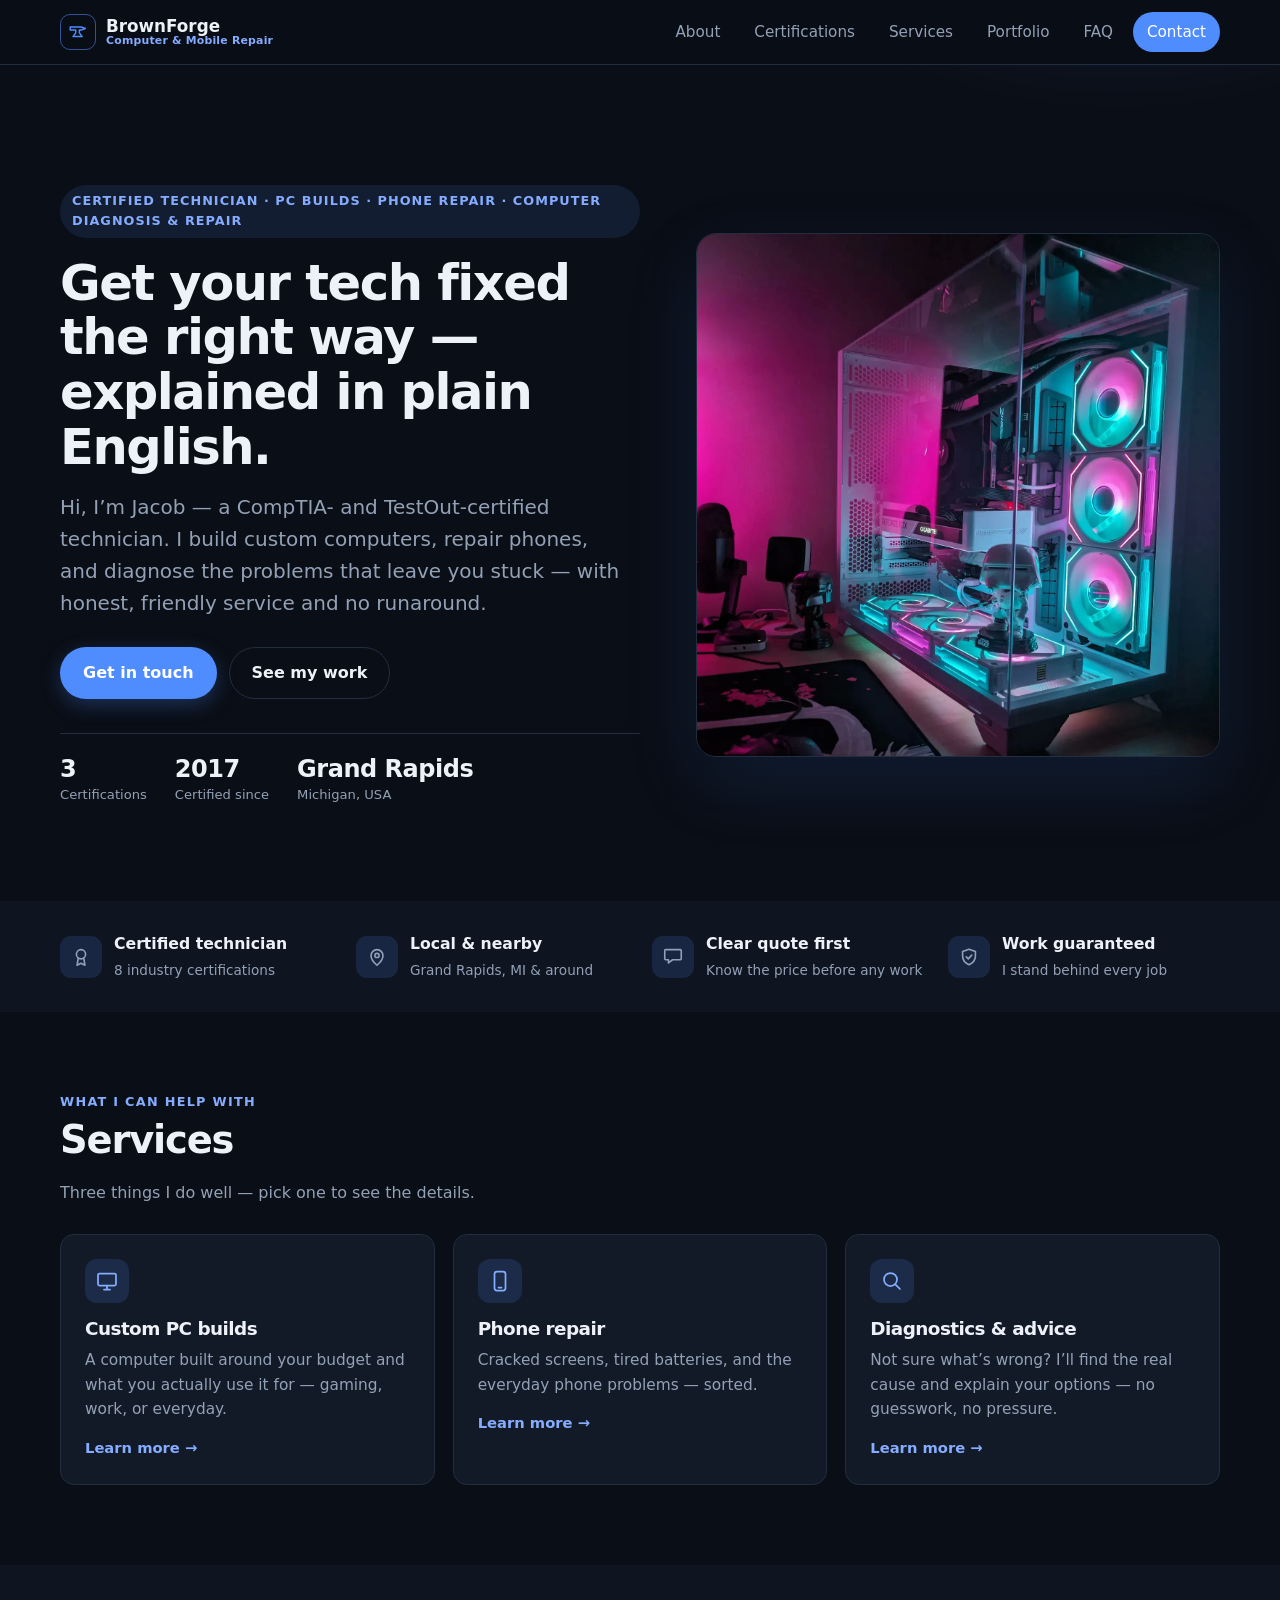
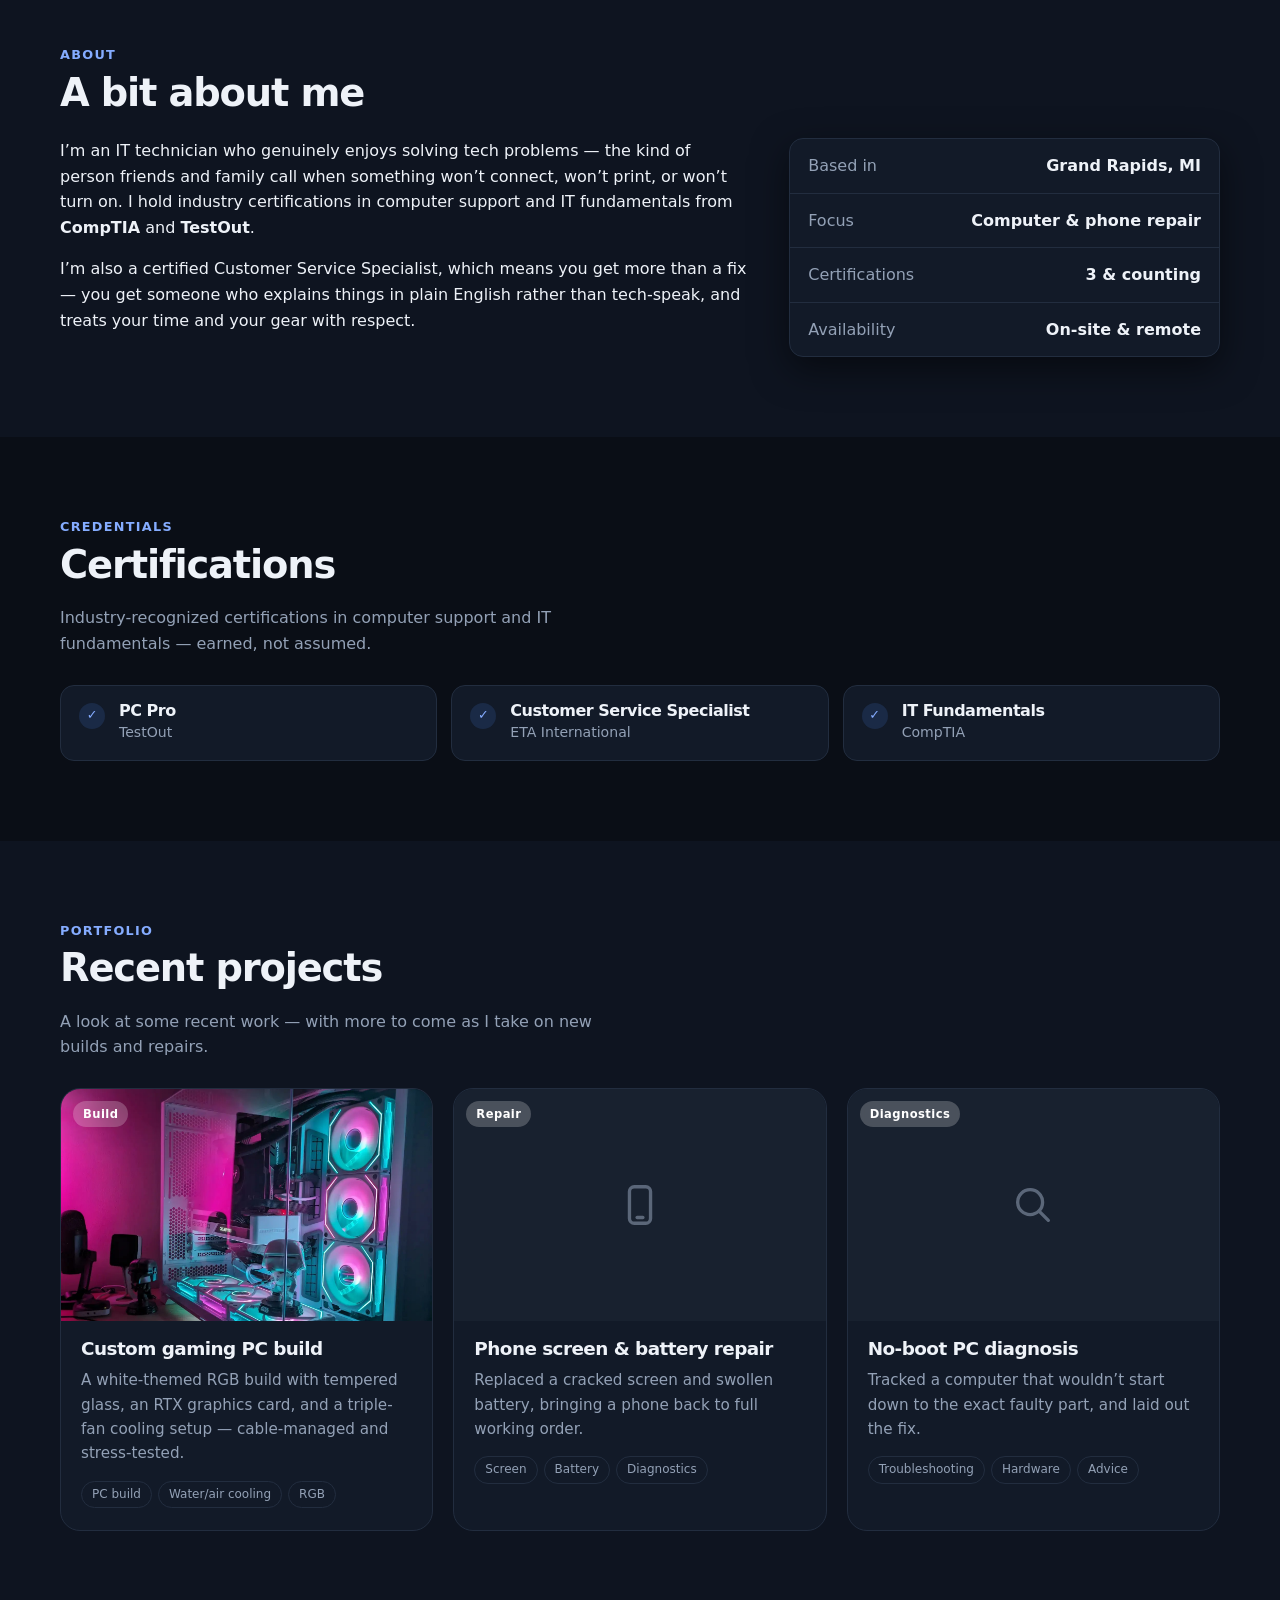
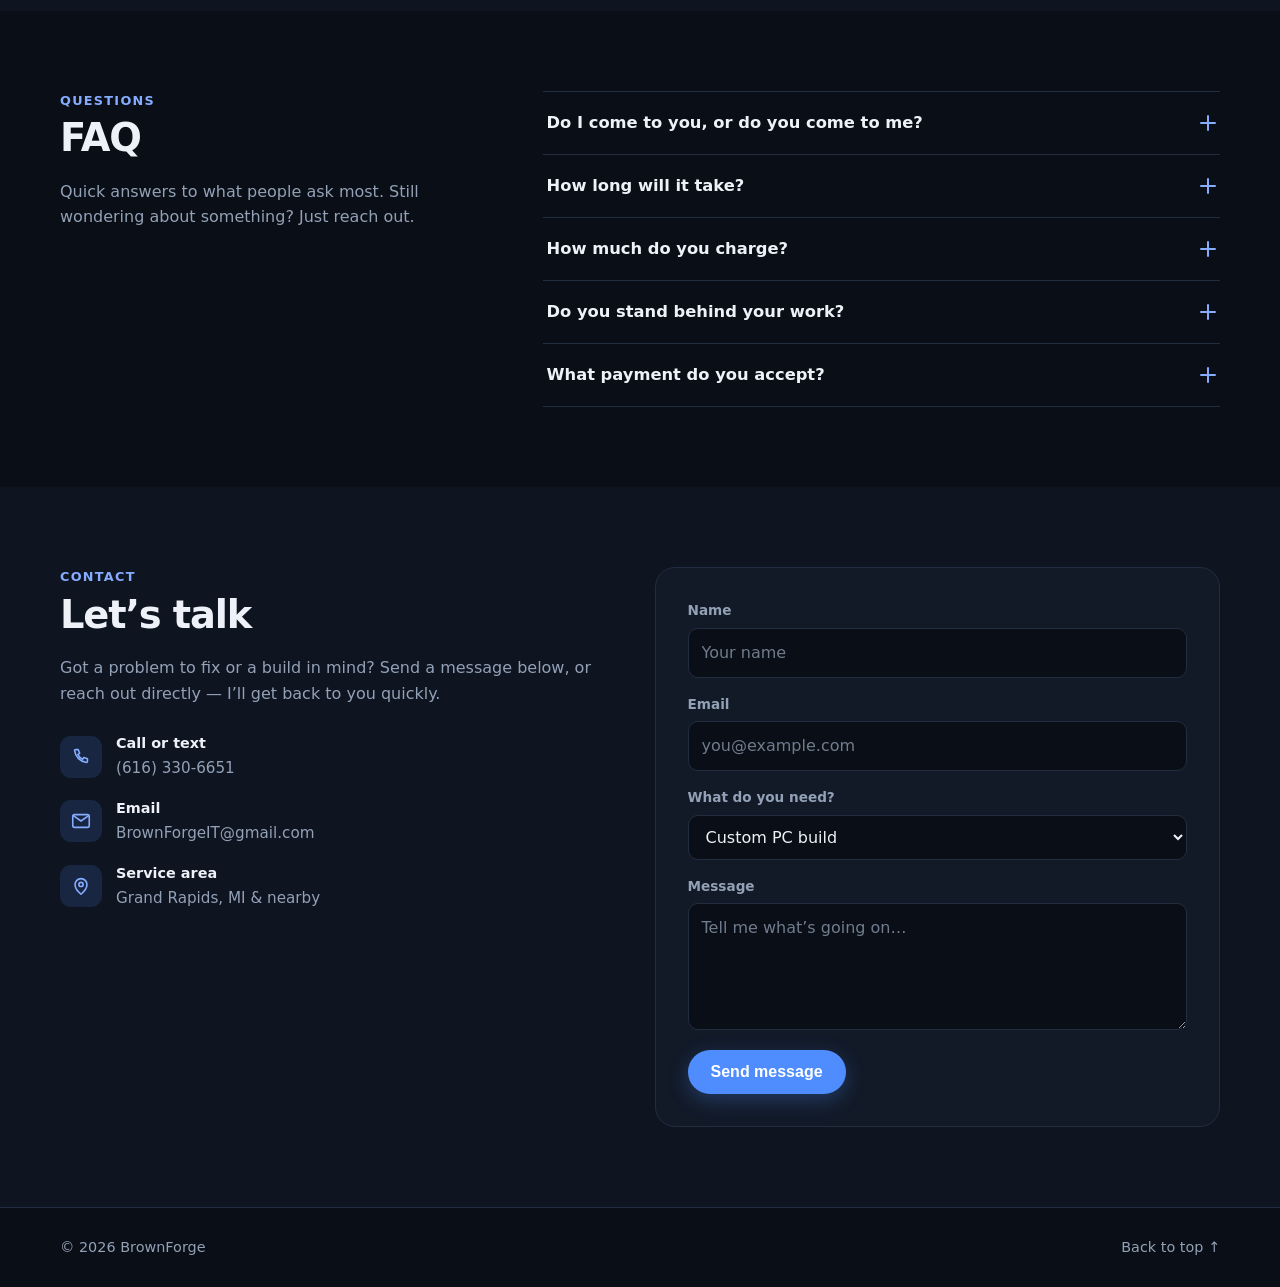
==== commit b129ea72: "Add computer diagnosis & repair to hero eyebrow Co-Authored-By: Claude Opus 4.8 <noreply@anthropic.c" ====
--- a/portfolio-site/index.html
+++ b/portfolio-site/index.html
@@ -61,7 +61,7 @@
     <section class="hero">
       <div class="wrap hero-inner">
         <div class="hero-text">
-          <p class="eyebrow">Certified IT technician · PC builds · phone repair</p>
+          <p class="eyebrow">Certified technician · PC builds · phone repair · computer diagnosis &amp; repair</p>
           <h1>Get your tech fixed the right&nbsp;way &mdash;<br />explained in plain English.</h1>
           <p class="lede">
             Hi, I&rsquo;m Jacob &mdash; a CompTIA- and TestOut-certified
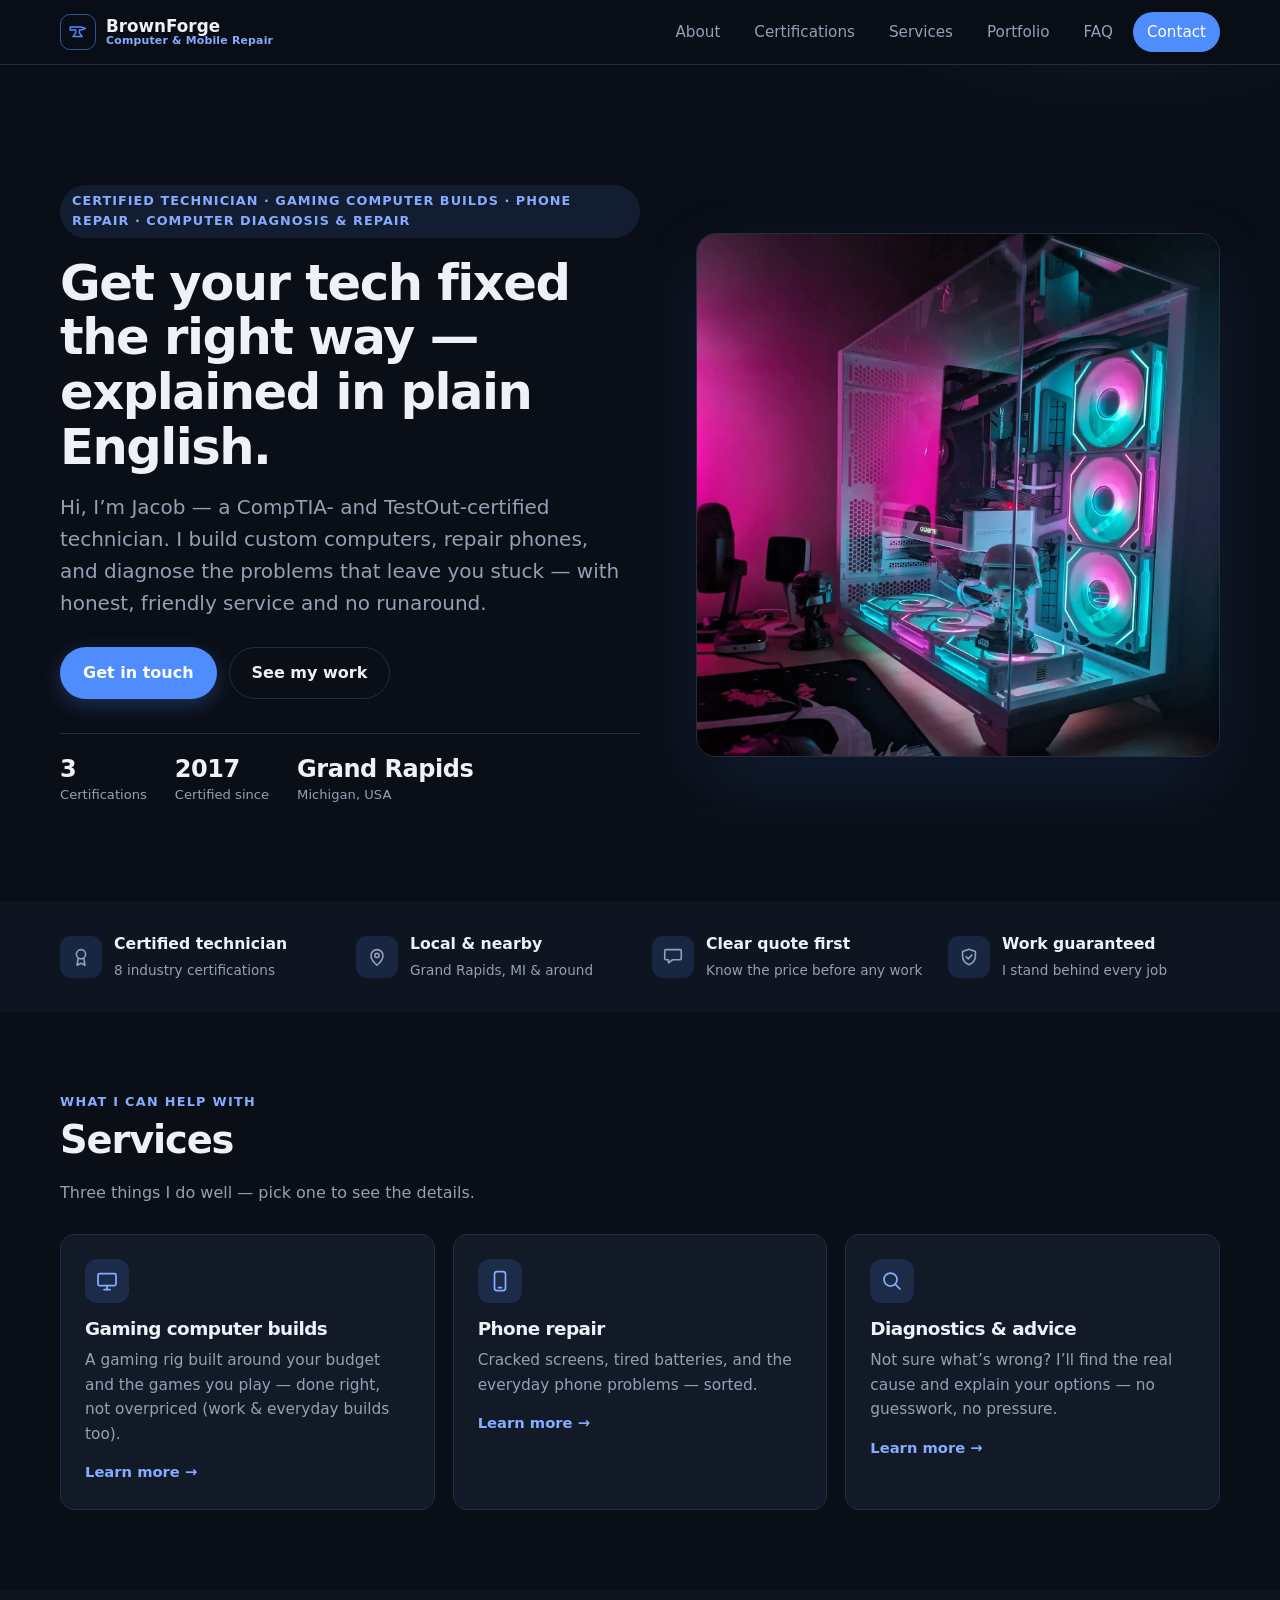
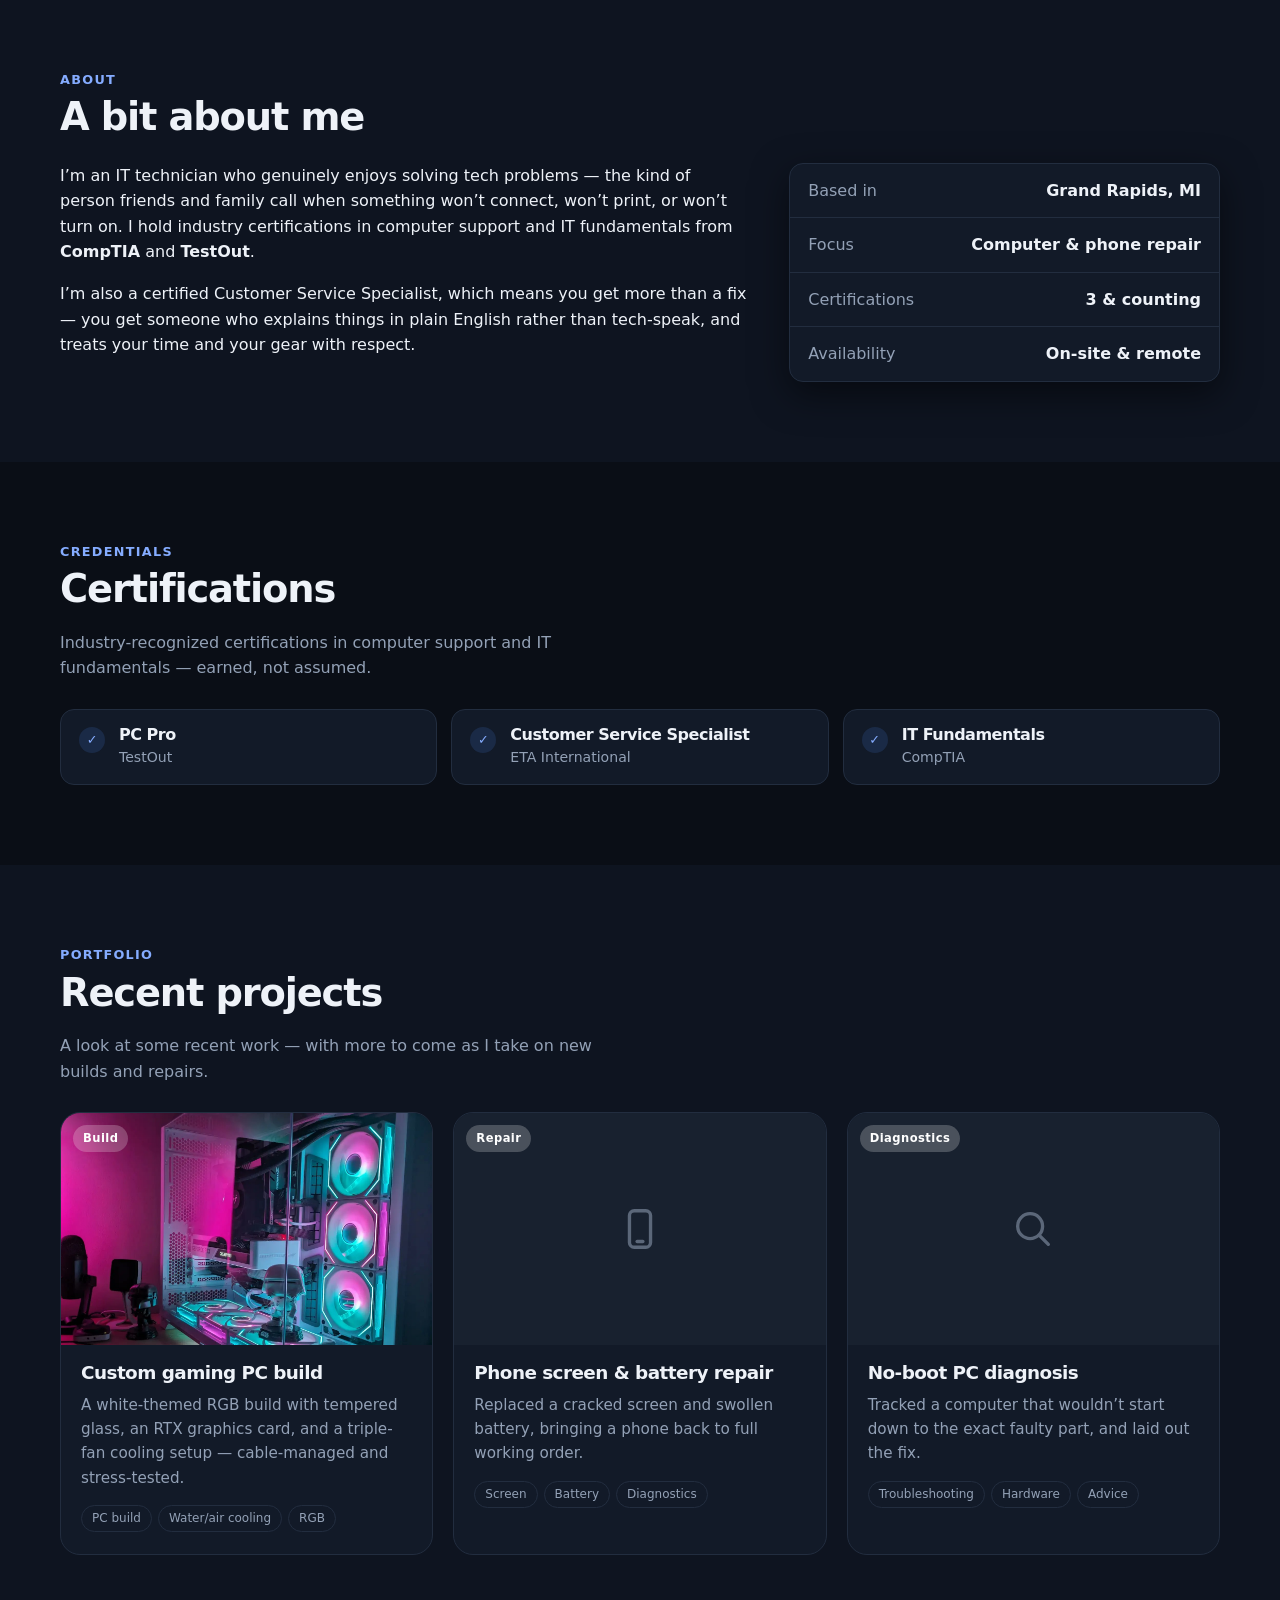
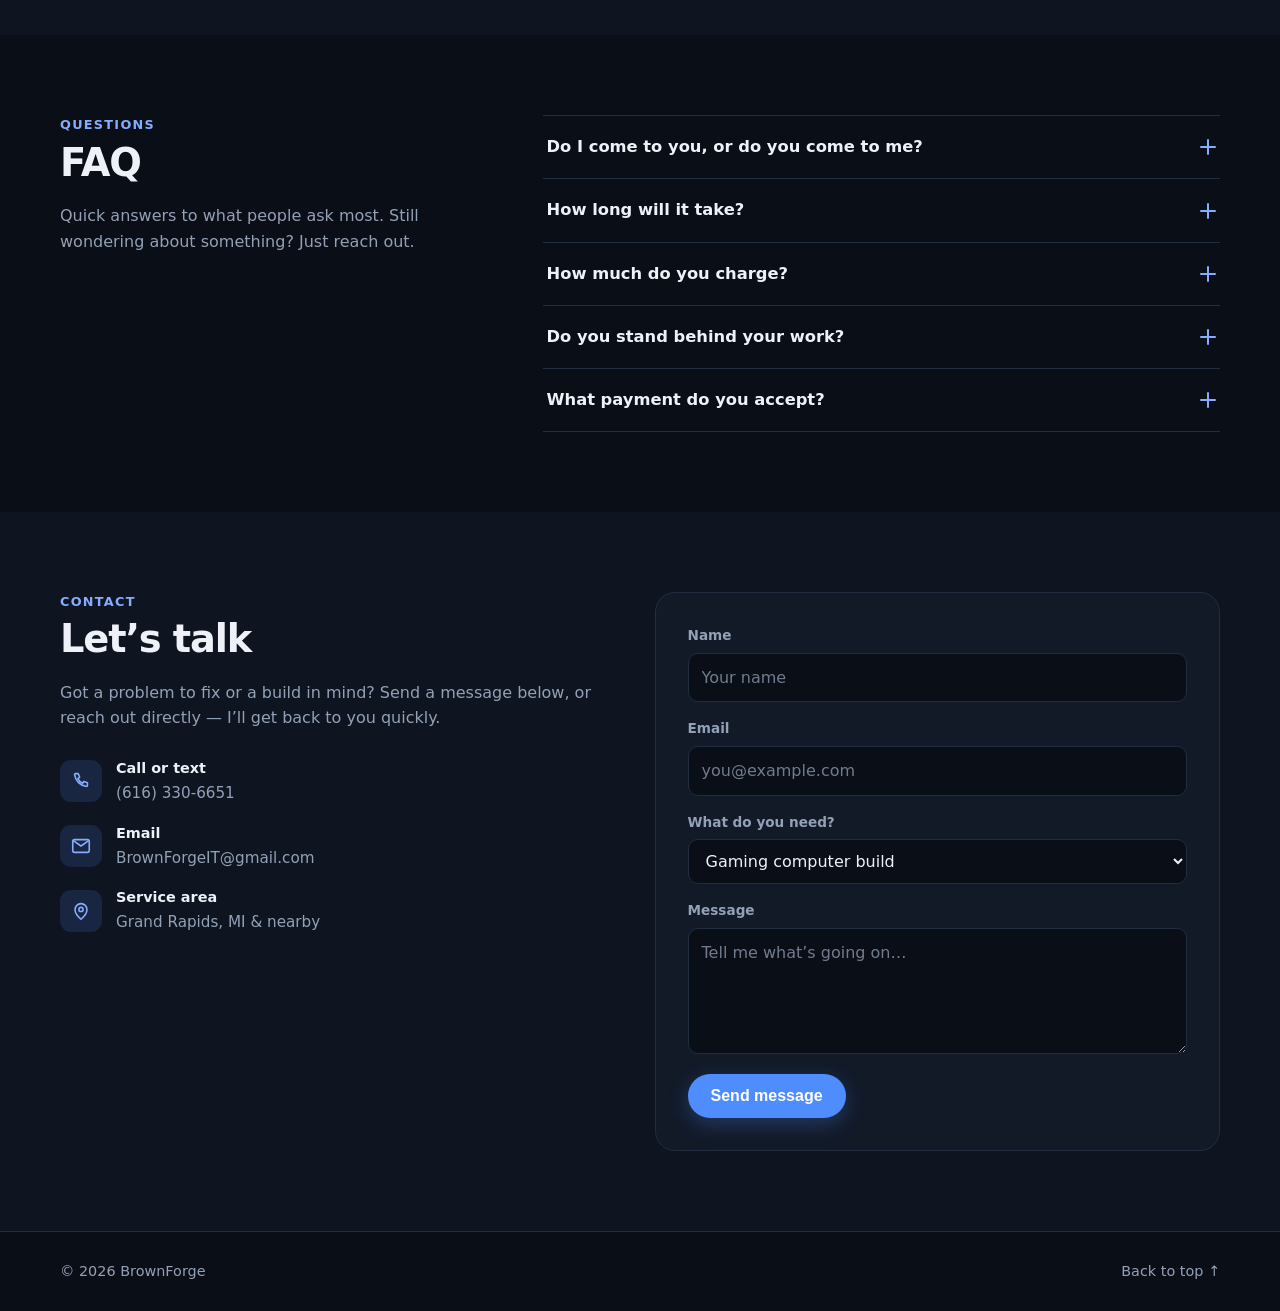
==== commit 4ff9c16d: "Rename PC builds service to Gaming computer builds Co-Authored-By: Claude Opus 4.8 <noreply@anthropi" ====
--- a/portfolio-site/index.html
+++ b/portfolio-site/index.html
@@ -8,12 +8,12 @@
   <!--  EDIT ME:  Your name / brand, and the one-line description.   -->
   <!-- ============================================================= -->
   <title>BrownForge Computer &amp; Mobile Repair — Grand Rapids, MI</title>
-  <meta name="description" content="BrownForge Computer &amp; Mobile Repair — certified technician in Grand Rapids, MI. Custom PC builds, phone repair, and computer diagnostics, explained in plain English." />
+  <meta name="description" content="BrownForge Computer &amp; Mobile Repair — certified technician in Grand Rapids, MI. Gaming PC builds, phone repair, and computer diagnostics, explained in plain English." />
 
   <!-- Social / link-preview card -->
   <meta property="og:site_name" content="BrownForge Computer &amp; Mobile Repair" />
   <meta property="og:title" content="BrownForge Computer &amp; Mobile Repair" />
-  <meta property="og:description" content="Certified computer &amp; phone repair in Grand Rapids, MI. Custom PC builds, screen &amp; battery repair, and diagnostics — explained in plain English." />
+  <meta property="og:description" content="Certified computer &amp; phone repair in Grand Rapids, MI. Gaming PC builds, screen &amp; battery repair, and diagnostics — explained in plain English." />
   <meta property="og:url" content="https://brownforgeit.com/" />
   <meta property="og:type" content="website" />
   <meta property="og:image" content="https://brownforgeit.com/assets/og-image.png" />
@@ -61,7 +61,7 @@
     <section class="hero">
       <div class="wrap hero-inner">
         <div class="hero-text">
-          <p class="eyebrow">Certified technician · PC builds · phone repair · computer diagnosis &amp; repair</p>
+          <p class="eyebrow">Certified technician · Gaming computer builds · phone repair · computer diagnosis &amp; repair</p>
           <h1>Get your tech fixed the right&nbsp;way &mdash;<br />explained in plain English.</h1>
           <p class="lede">
             Hi, I&rsquo;m Jacob &mdash; a CompTIA- and TestOut-certified
@@ -122,8 +122,8 @@
         <div class="cards">
           <a class="card" href="pc-builds.html">
             <div class="card-ico" aria-hidden="true"><svg class="ico" viewBox="0 0 24 24" fill="none" stroke="currentColor" stroke-linecap="round" stroke-linejoin="round"><rect x="3" y="4.5" width="18" height="12" rx="1.5"/><path d="M9 20.5h6M12 16.5v4"/></svg></div>
-            <h3>Custom PC builds</h3>
-            <p>A computer built around your budget and what you actually use it for &mdash; gaming, work, or everyday.</p>
+            <h3>Gaming computer builds</h3>
+            <p>A gaming rig built around your budget and the games you play &mdash; done right, not overpriced (work &amp; everyday builds too).</p>
             <span class="card-link">Learn more &rarr;</span>
           </a>
 
@@ -336,7 +336,7 @@
             <div class="field">
               <label for="cf-topic">What do you need?</label>
               <select id="cf-topic" name="topic">
-                <option>Custom PC build</option>
+                <option>Gaming computer build</option>
                 <option>Phone repair</option>
                 <option>Diagnostics &amp; advice</option>
                 <option>Something else</option>
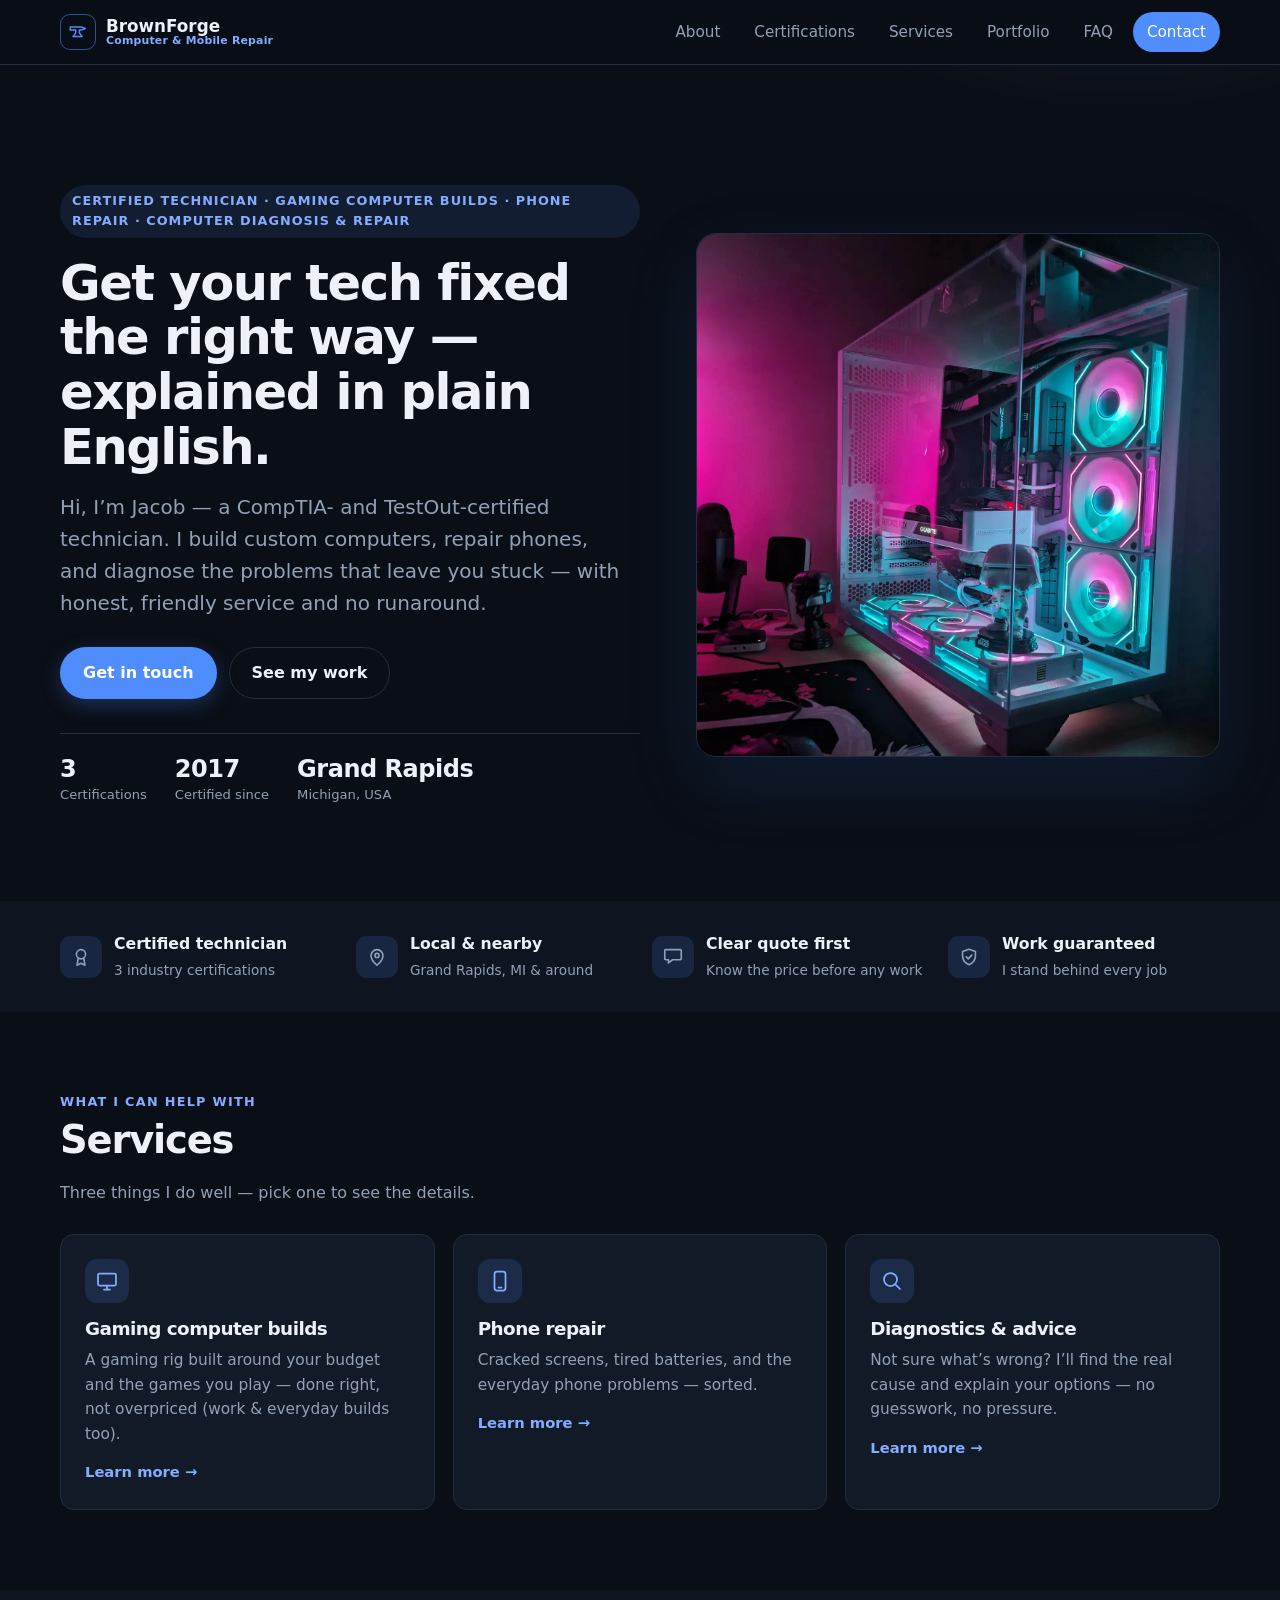
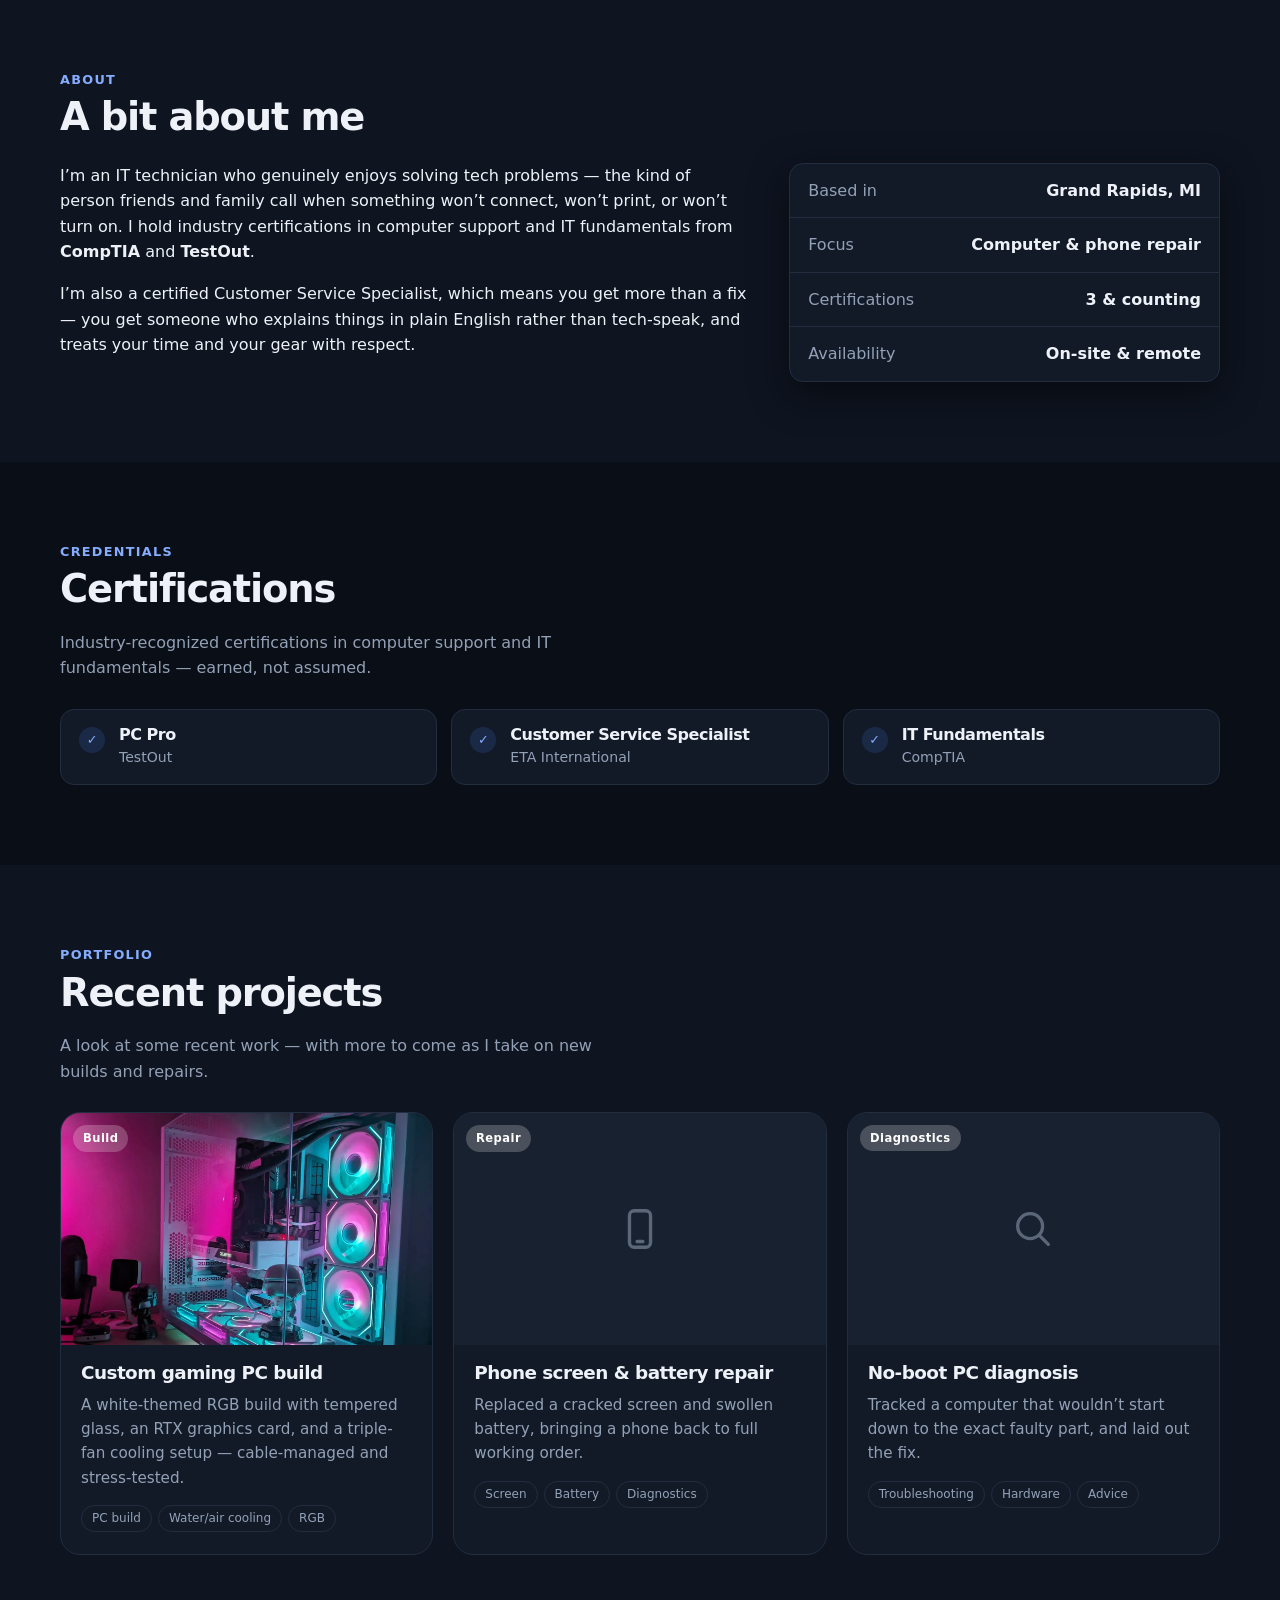
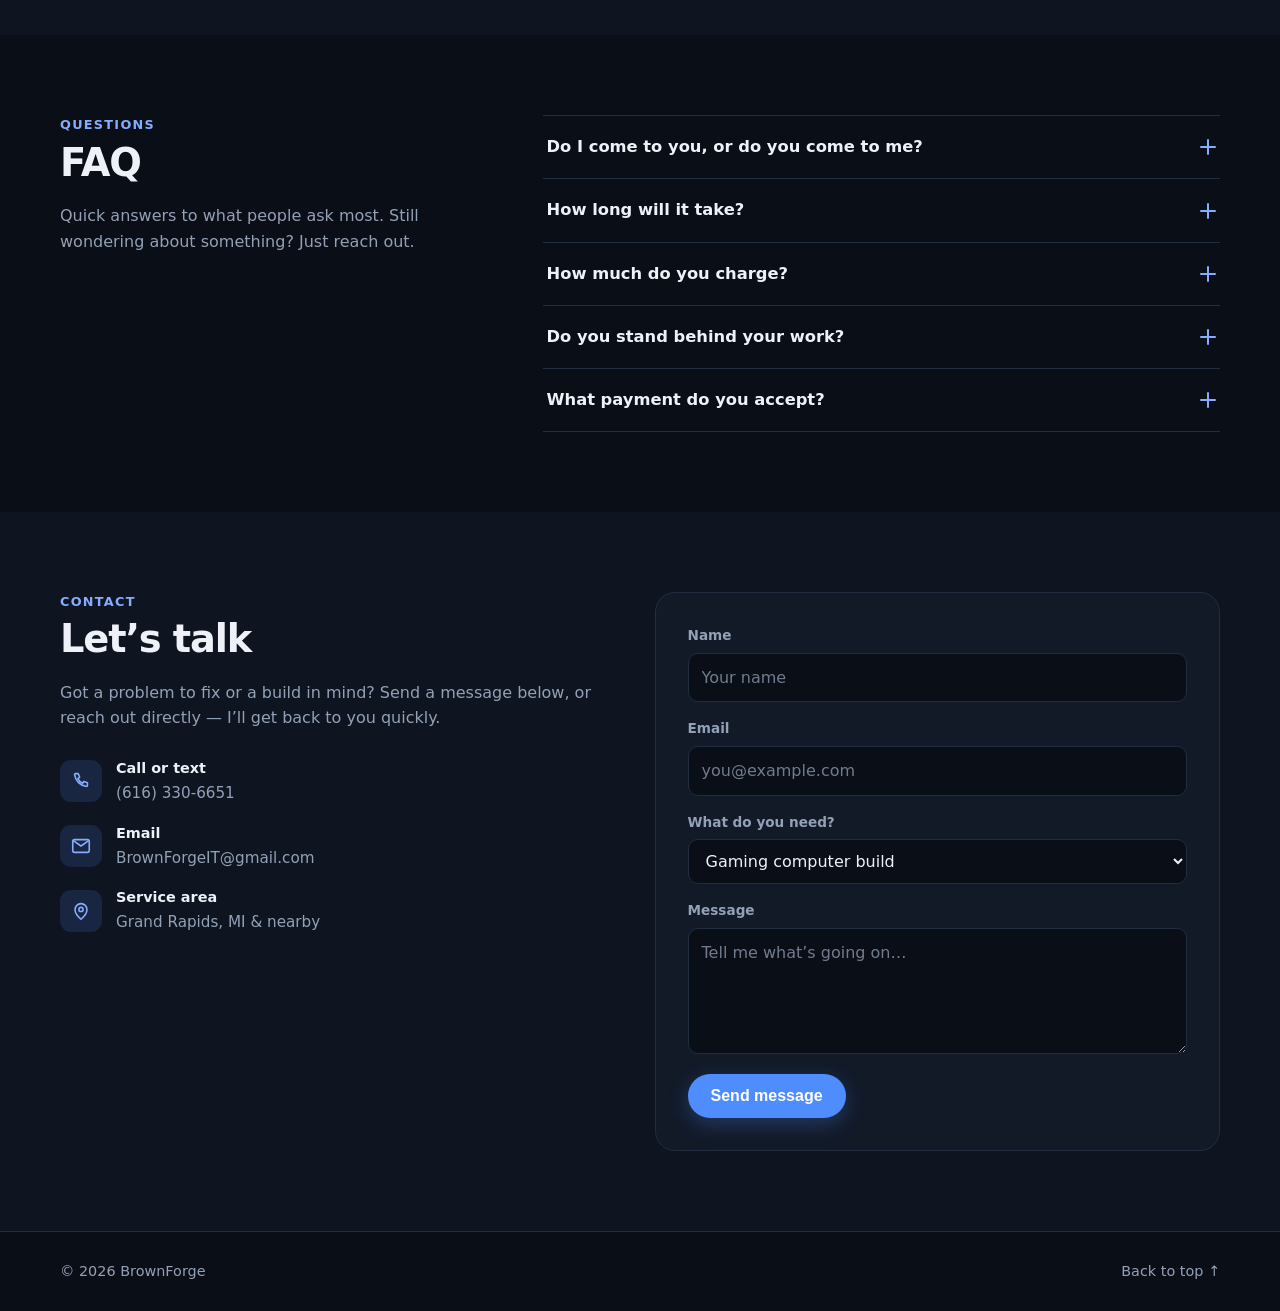
==== commit 2010200e: "Fix trust bar cert count (8 -> 3) Co-Authored-By: Claude Opus 4.8 <noreply@anthropic.com> Claude-Ses" ====
--- a/portfolio-site/index.html
+++ b/portfolio-site/index.html
@@ -92,7 +92,7 @@
         <ul class="trust-bar">
           <li>
             <span class="trust-ico" aria-hidden="true"><svg class="ico" viewBox="0 0 24 24" fill="none" stroke="currentColor" stroke-linecap="round" stroke-linejoin="round"><circle cx="12" cy="9" r="5"/><path d="M9 13.2 7.7 21l4.3-2.2L16.3 21 15 13.2"/></svg></span>
-            <div><strong>Certified technician</strong><span>8 industry certifications</span></div>
+            <div><strong>Certified technician</strong><span>3 industry certifications</span></div>
           </li>
           <li>
             <span class="trust-ico" aria-hidden="true"><svg class="ico" viewBox="0 0 24 24" fill="none" stroke="currentColor" stroke-linecap="round" stroke-linejoin="round"><path d="M12 21s6.5-5.8 6.5-10.5A6.5 6.5 0 0 0 5.5 10.5C5.5 15.2 12 21 12 21z"/><circle cx="12" cy="10.3" r="2.3"/></svg></span>
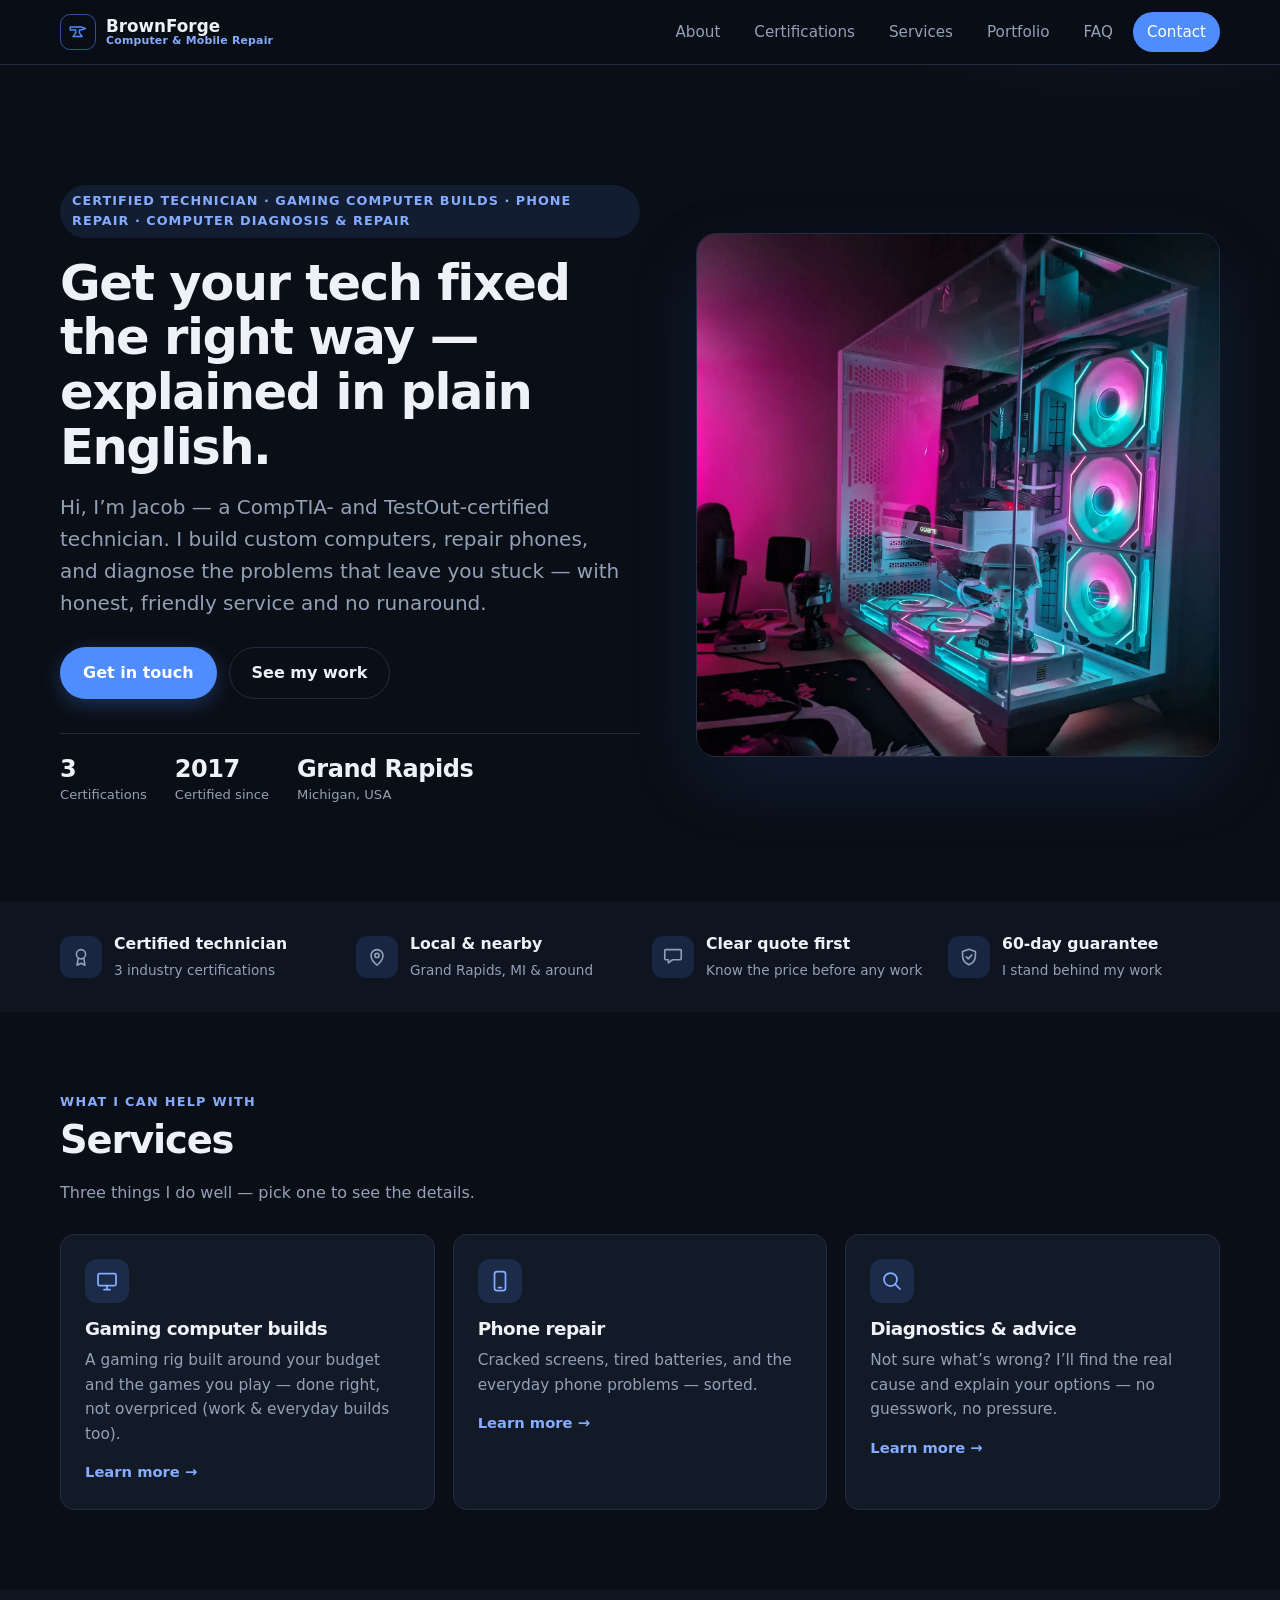
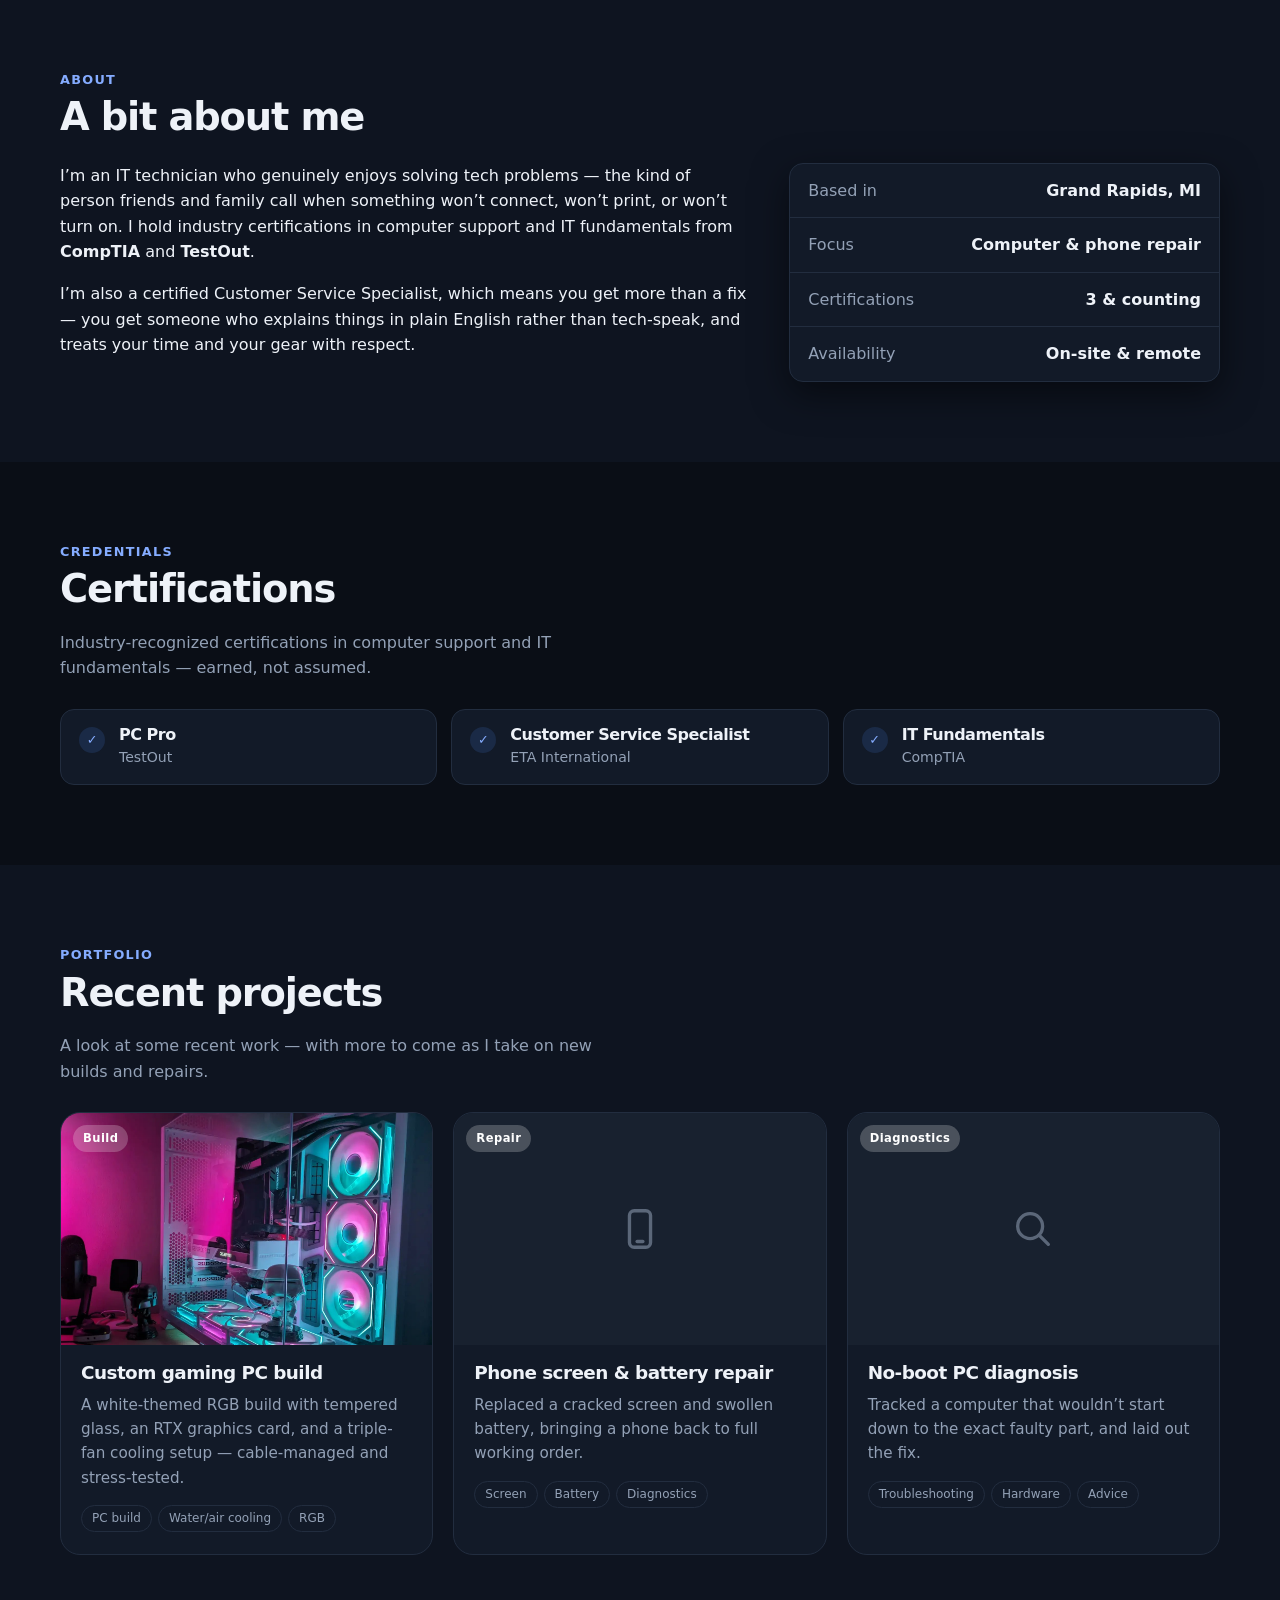
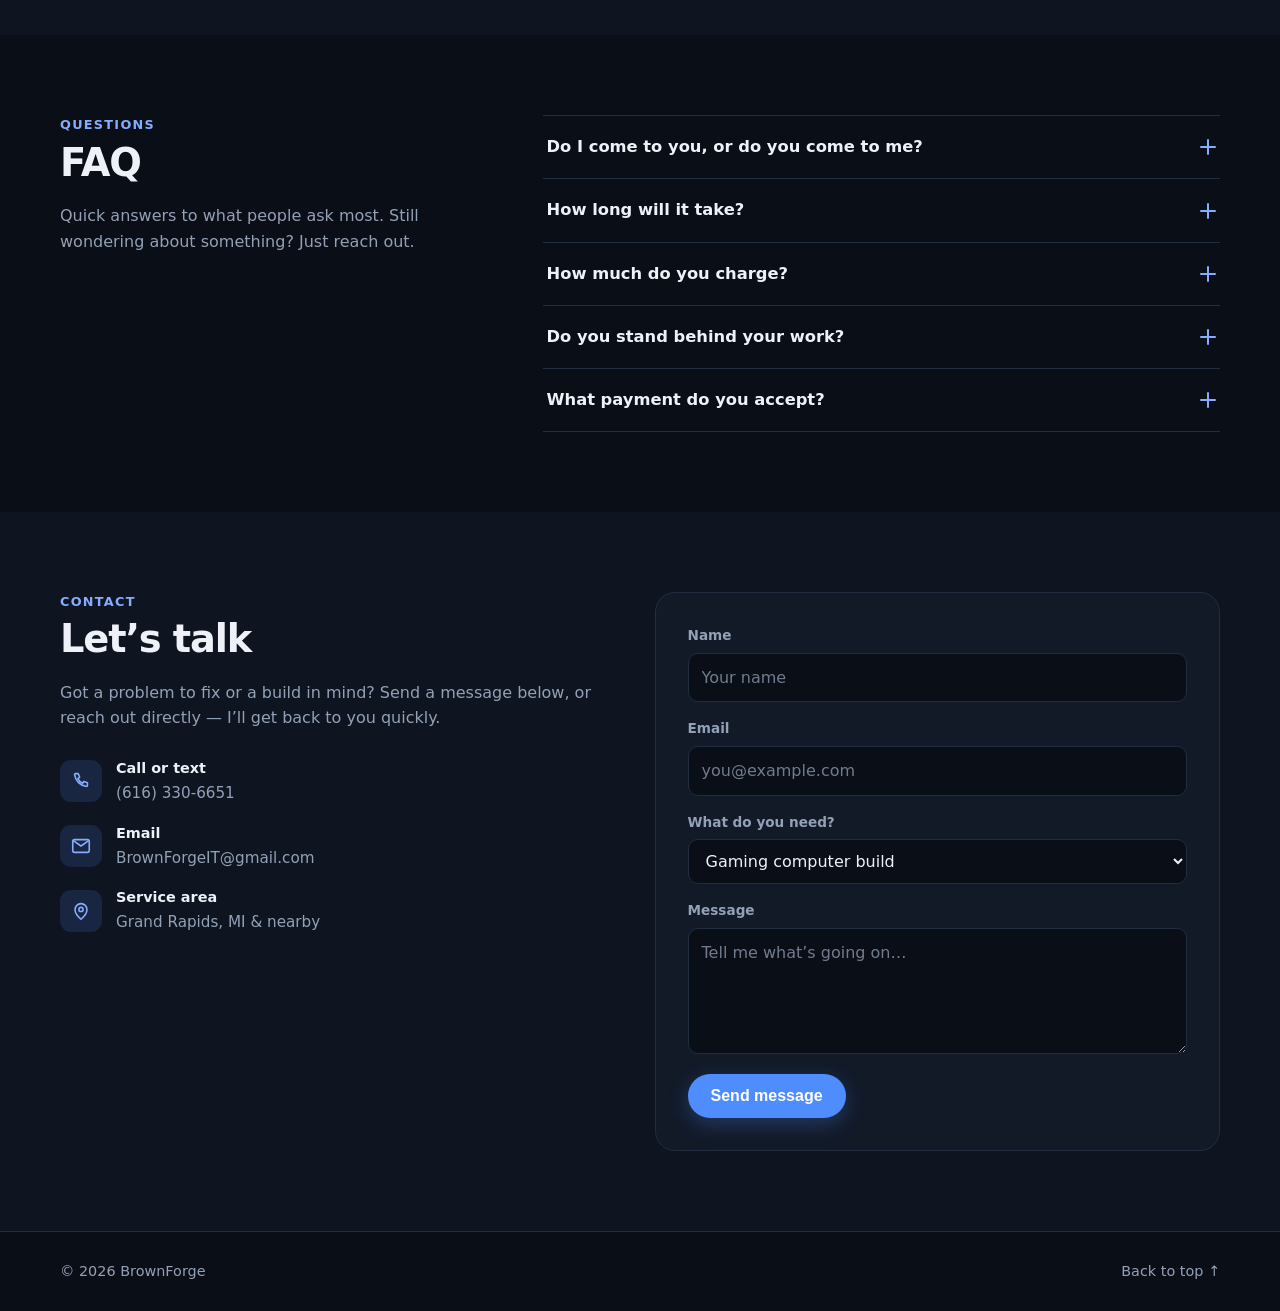
==== commit c52e6c2e: "Replace ambiguous 'Work guaranteed' with a 60-day workmanship guarantee Co-Authored-By: Claude Opus " ====
--- a/portfolio-site/index.html
+++ b/portfolio-site/index.html
@@ -104,7 +104,7 @@
           </li>
           <li>
             <span class="trust-ico" aria-hidden="true"><svg class="ico" viewBox="0 0 24 24" fill="none" stroke="currentColor" stroke-linecap="round" stroke-linejoin="round"><path d="M12 3.5 5 6v5c0 4.3 3 7.7 7 9.5 4-1.8 7-5.2 7-9.5V6z"/><path d="M9 11.8l2.2 2.2 3.8-4"/></svg></span>
-            <div><strong>Work guaranteed</strong><span>I stand behind every job</span></div>
+            <div><strong>60-day guarantee</strong><span>I stand behind my work</span></div>
           </li>
         </ul>
       </div>
@@ -281,7 +281,7 @@
           </details>
           <details class="faq-item">
             <summary>Do you stand behind your work?<span class="faq-mark" aria-hidden="true"></span></summary>
-            <p>Absolutely. If something I built or repaired has an issue related to the work I did, get in touch and I&rsquo;ll make it right.</p>
+            <p>Absolutely &mdash; every job comes with a 60-day workmanship guarantee. If something I built or repaired has an issue related to my work, get in touch within 60 days and I&rsquo;ll make it right.</p>
           </details>
           <details class="faq-item">
             <summary>What payment do you accept?<span class="faq-mark" aria-hidden="true"></span></summary>
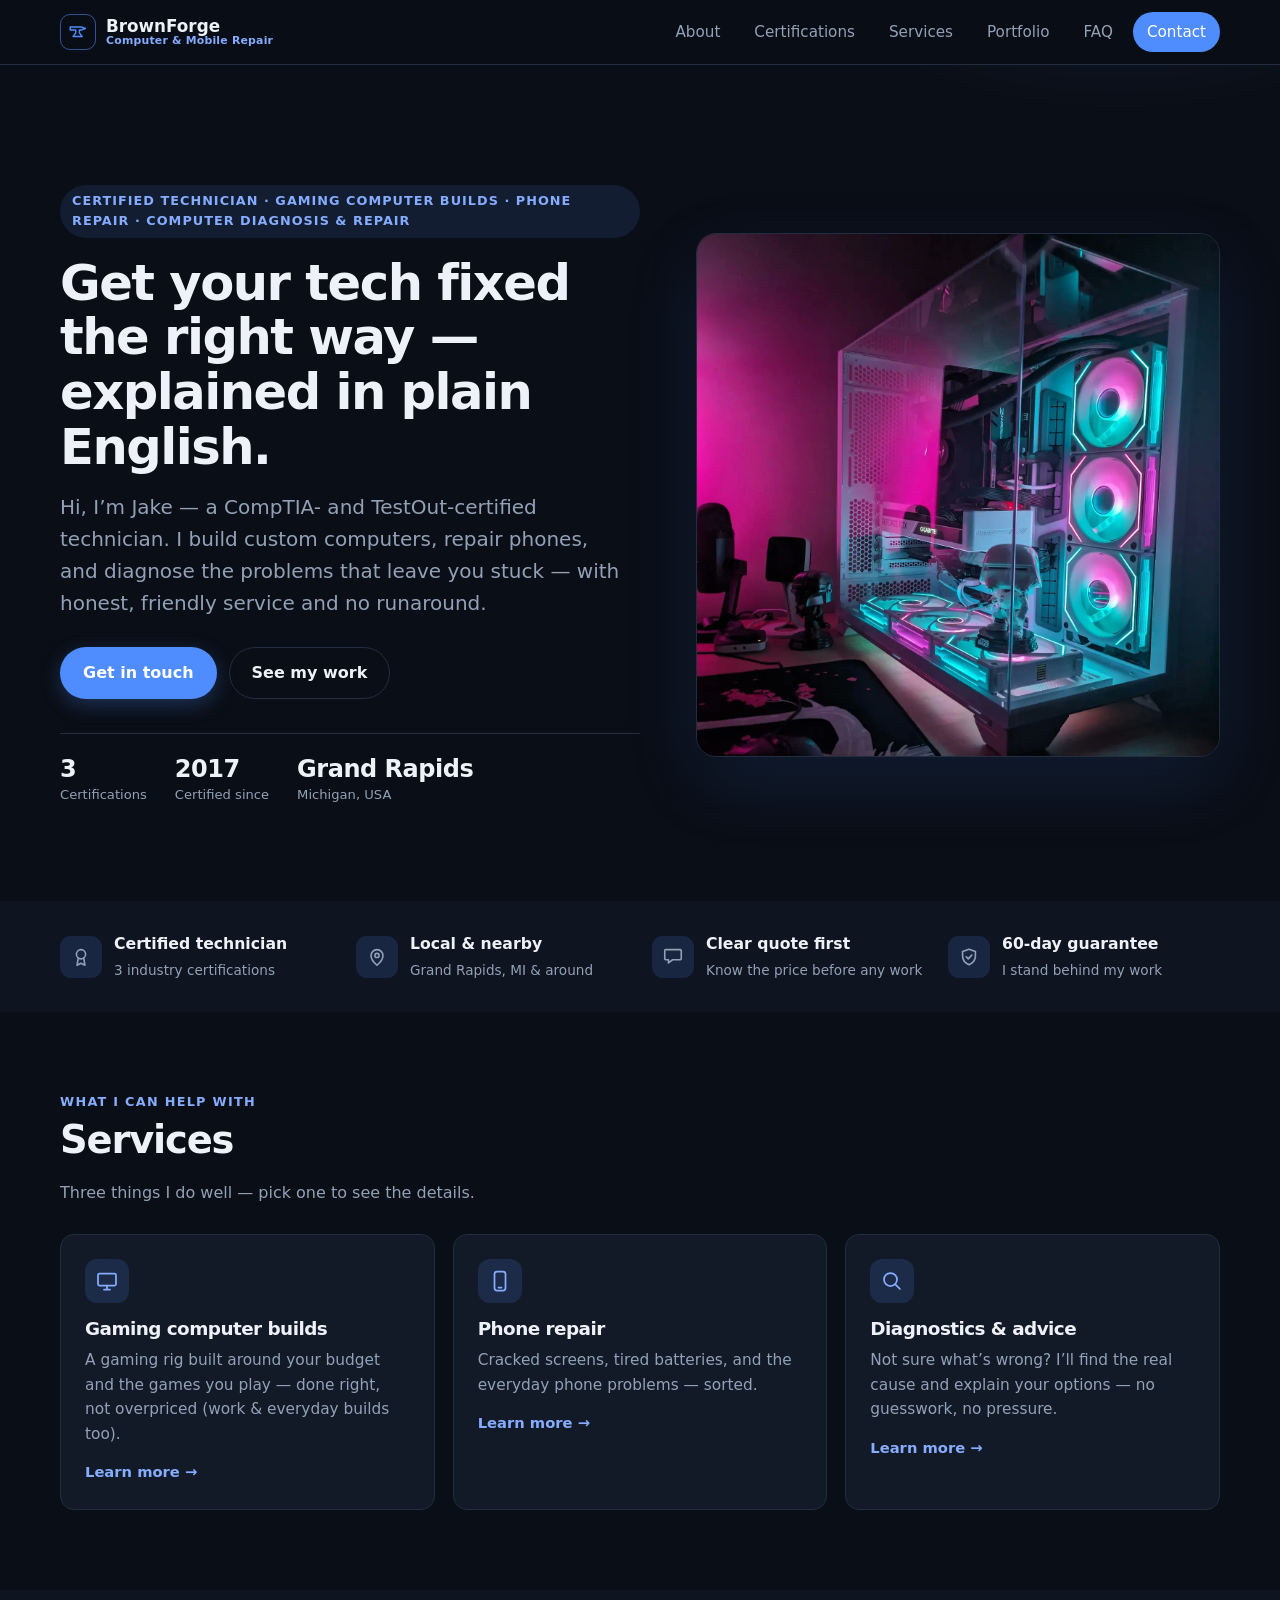
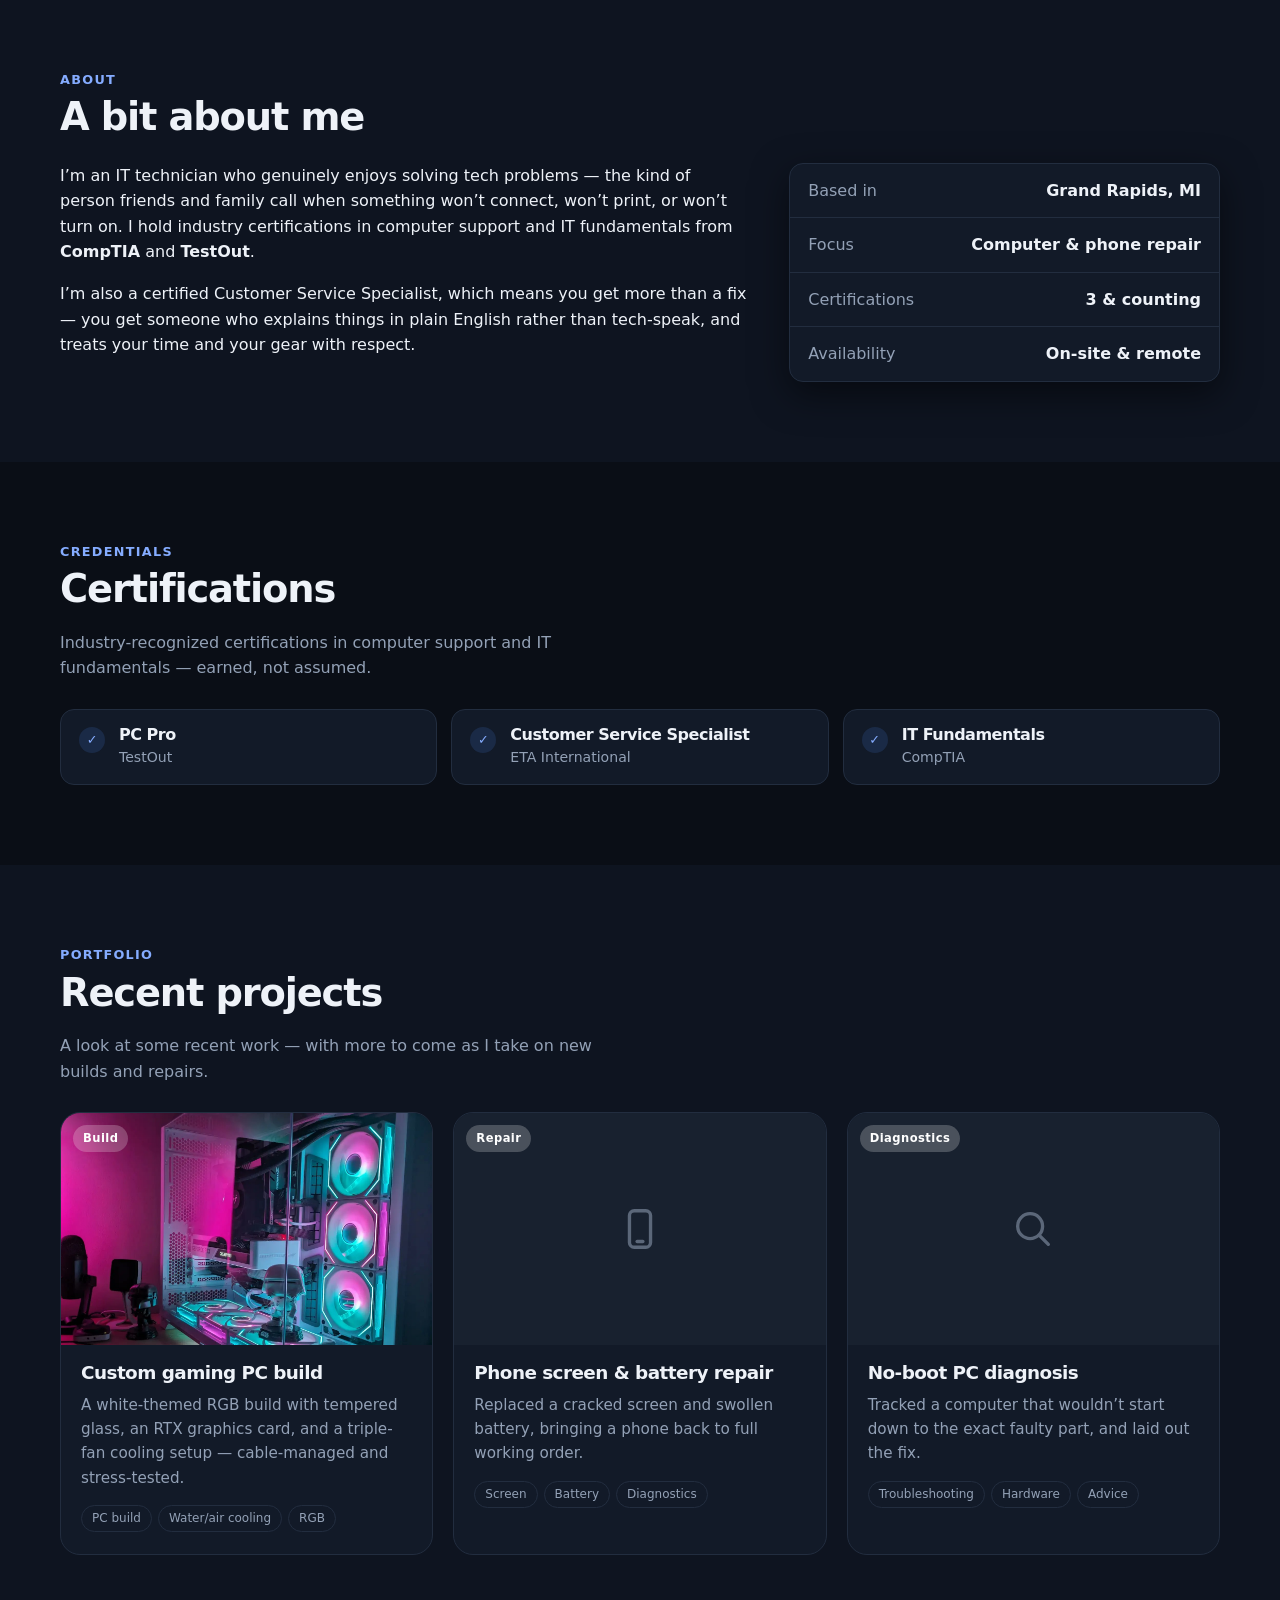
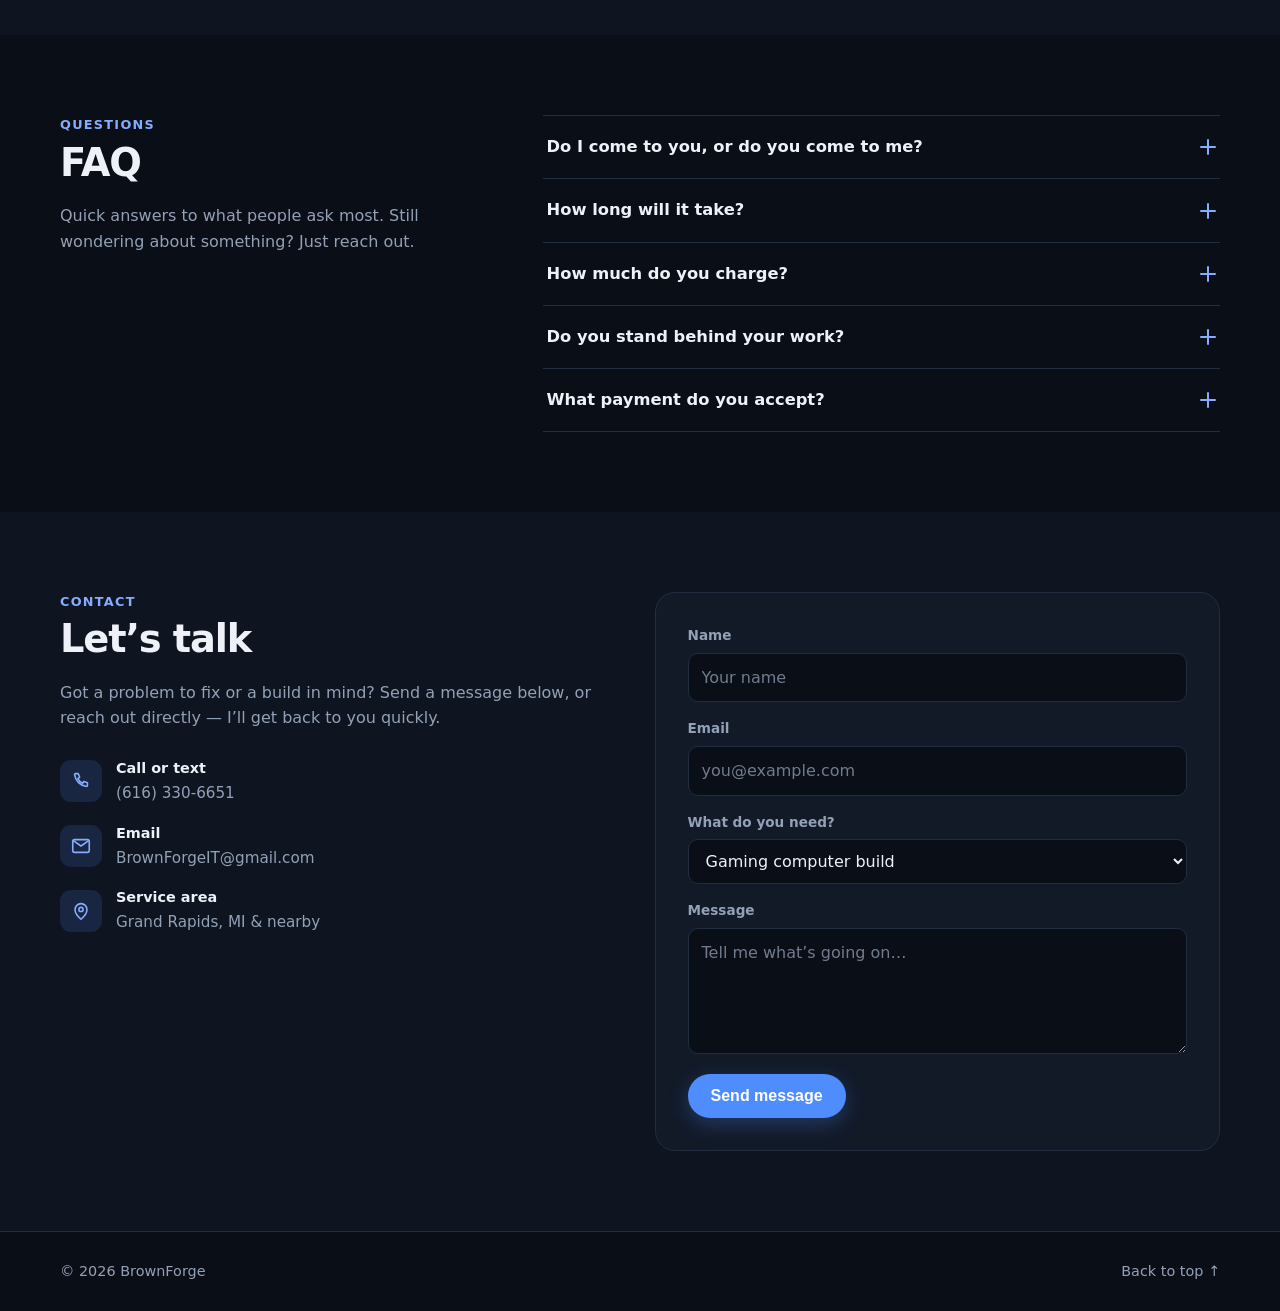
==== commit 1e86d0f9: "Change name from Jacob to Jake Co-Authored-By: Claude Opus 4.8 <noreply@anthropic.com> Claude-Sessio" ====
--- a/portfolio-site/index.html
+++ b/portfolio-site/index.html
@@ -64,7 +64,7 @@
           <p class="eyebrow">Certified technician · Gaming computer builds · phone repair · computer diagnosis &amp; repair</p>
           <h1>Get your tech fixed the right&nbsp;way &mdash;<br />explained in plain English.</h1>
           <p class="lede">
-            Hi, I&rsquo;m Jacob &mdash; a CompTIA- and TestOut-certified
+            Hi, I&rsquo;m Jake &mdash; a CompTIA- and TestOut-certified
             technician. I build custom computers, repair phones, and diagnose
             the problems that leave you stuck &mdash; with honest, friendly
             service and no runaround.
@@ -81,7 +81,7 @@
         </div>
         <figure class="hero-media">
           <img src="assets/pc-build.jpg"
-               alt="Custom white gaming PC built by Jacob — tempered-glass case, Gigabyte GeForce RTX graphics card, and triple RGB cooling fans" />
+               alt="Custom white gaming PC built by Jake — tempered-glass case, Gigabyte GeForce RTX graphics card, and triple RGB cooling fans" />
         </figure>
       </div>
     </section>
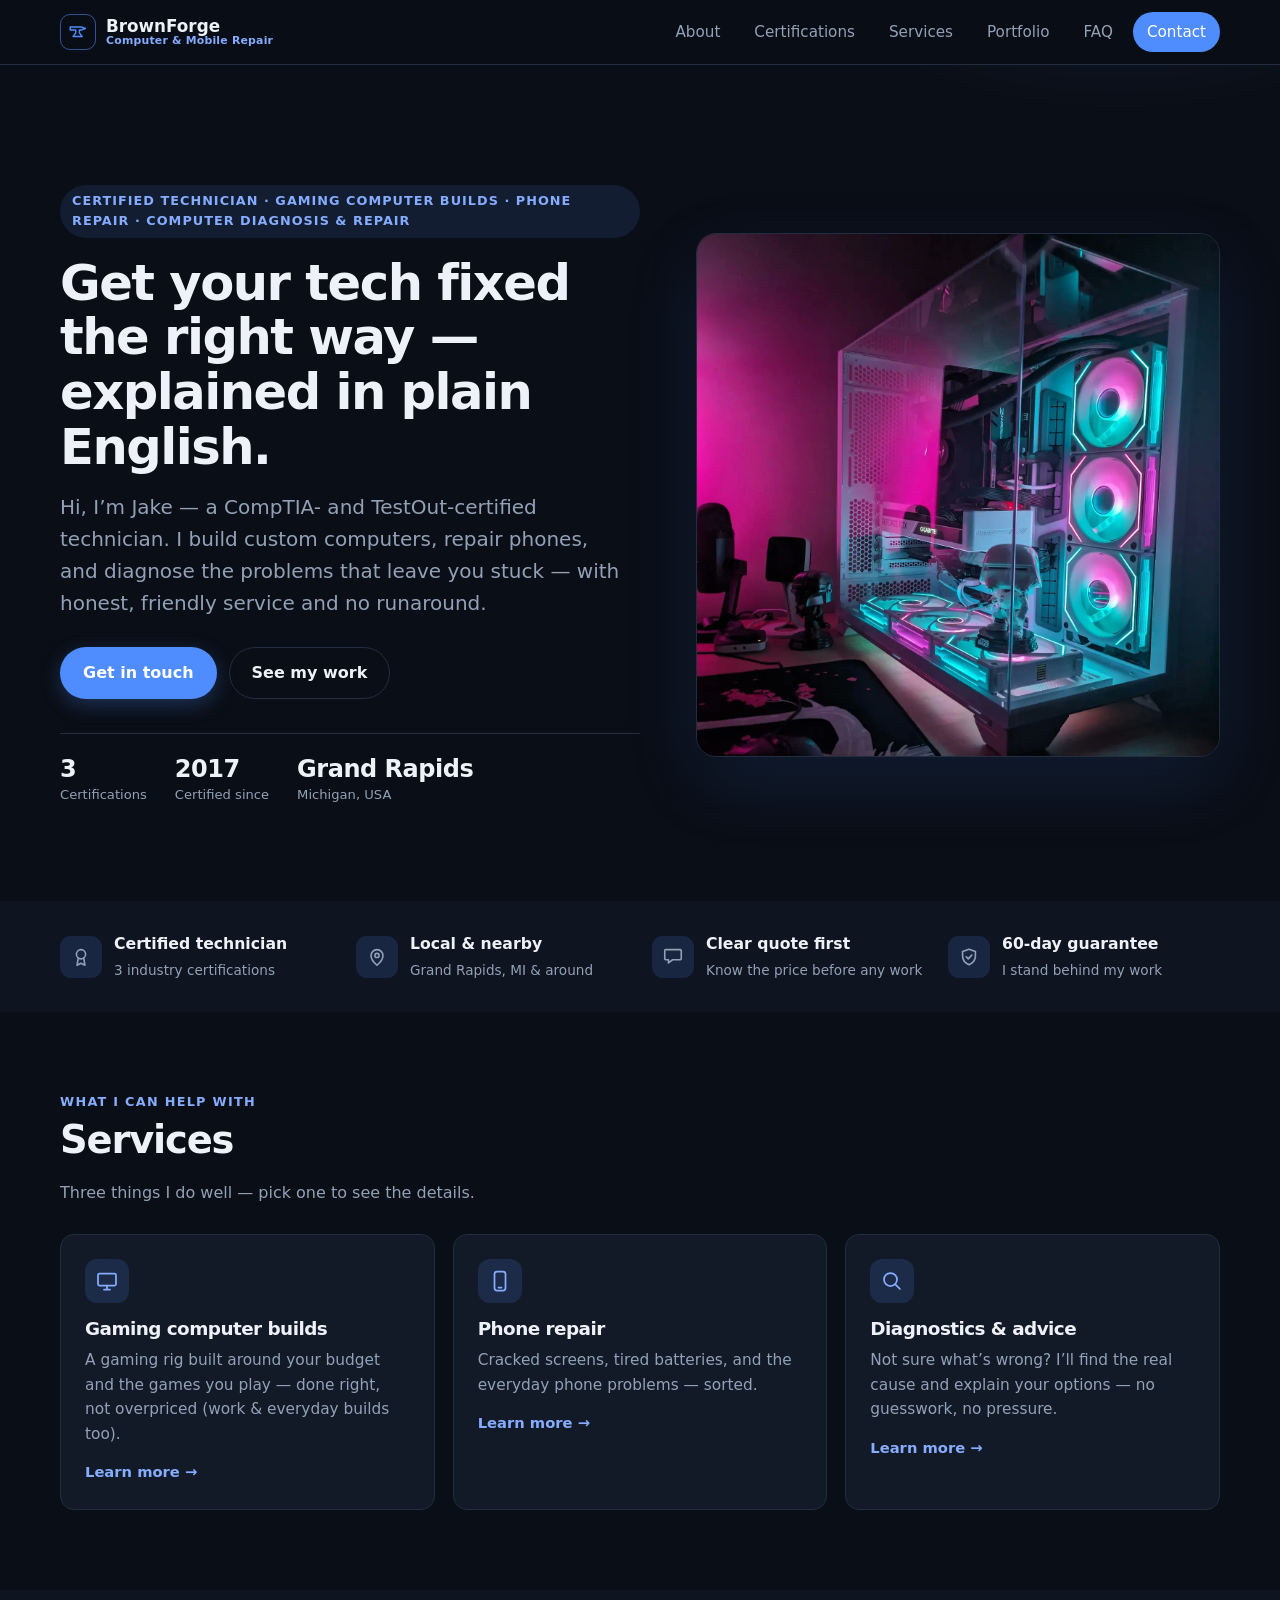
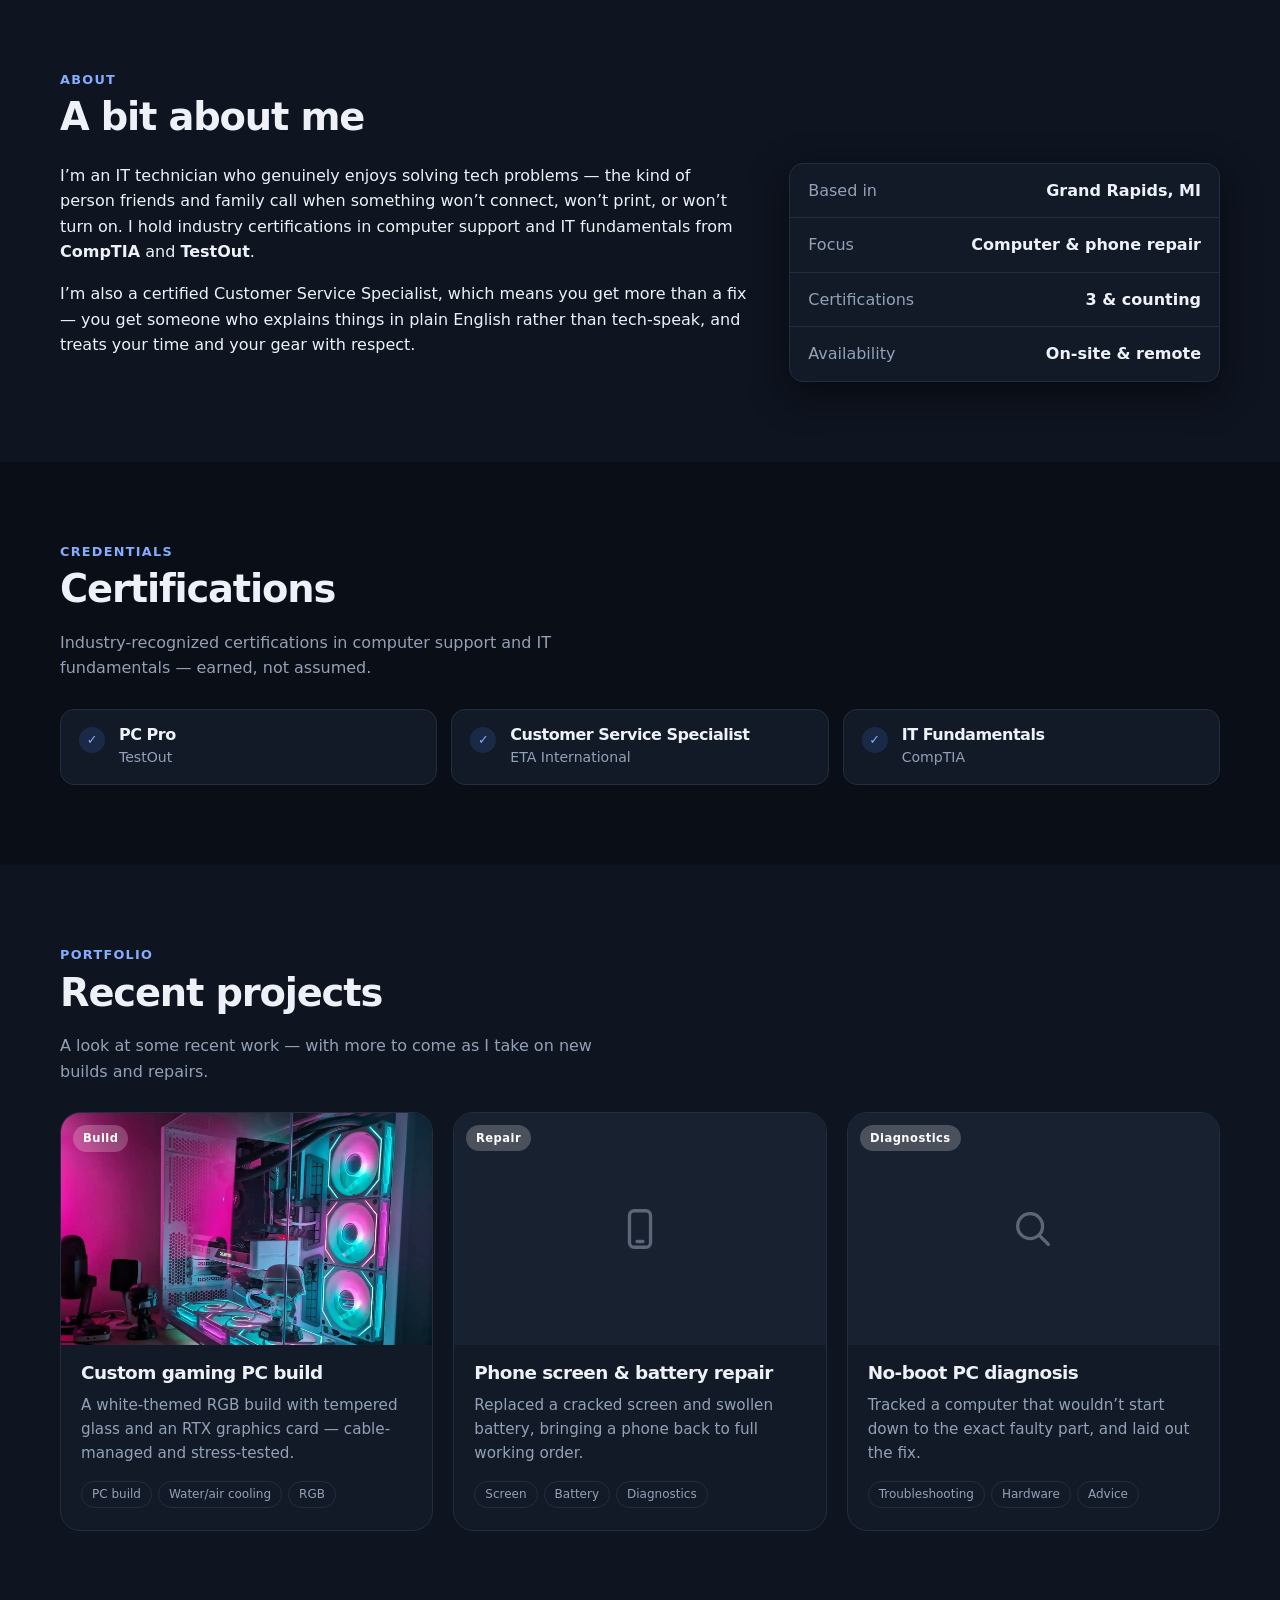
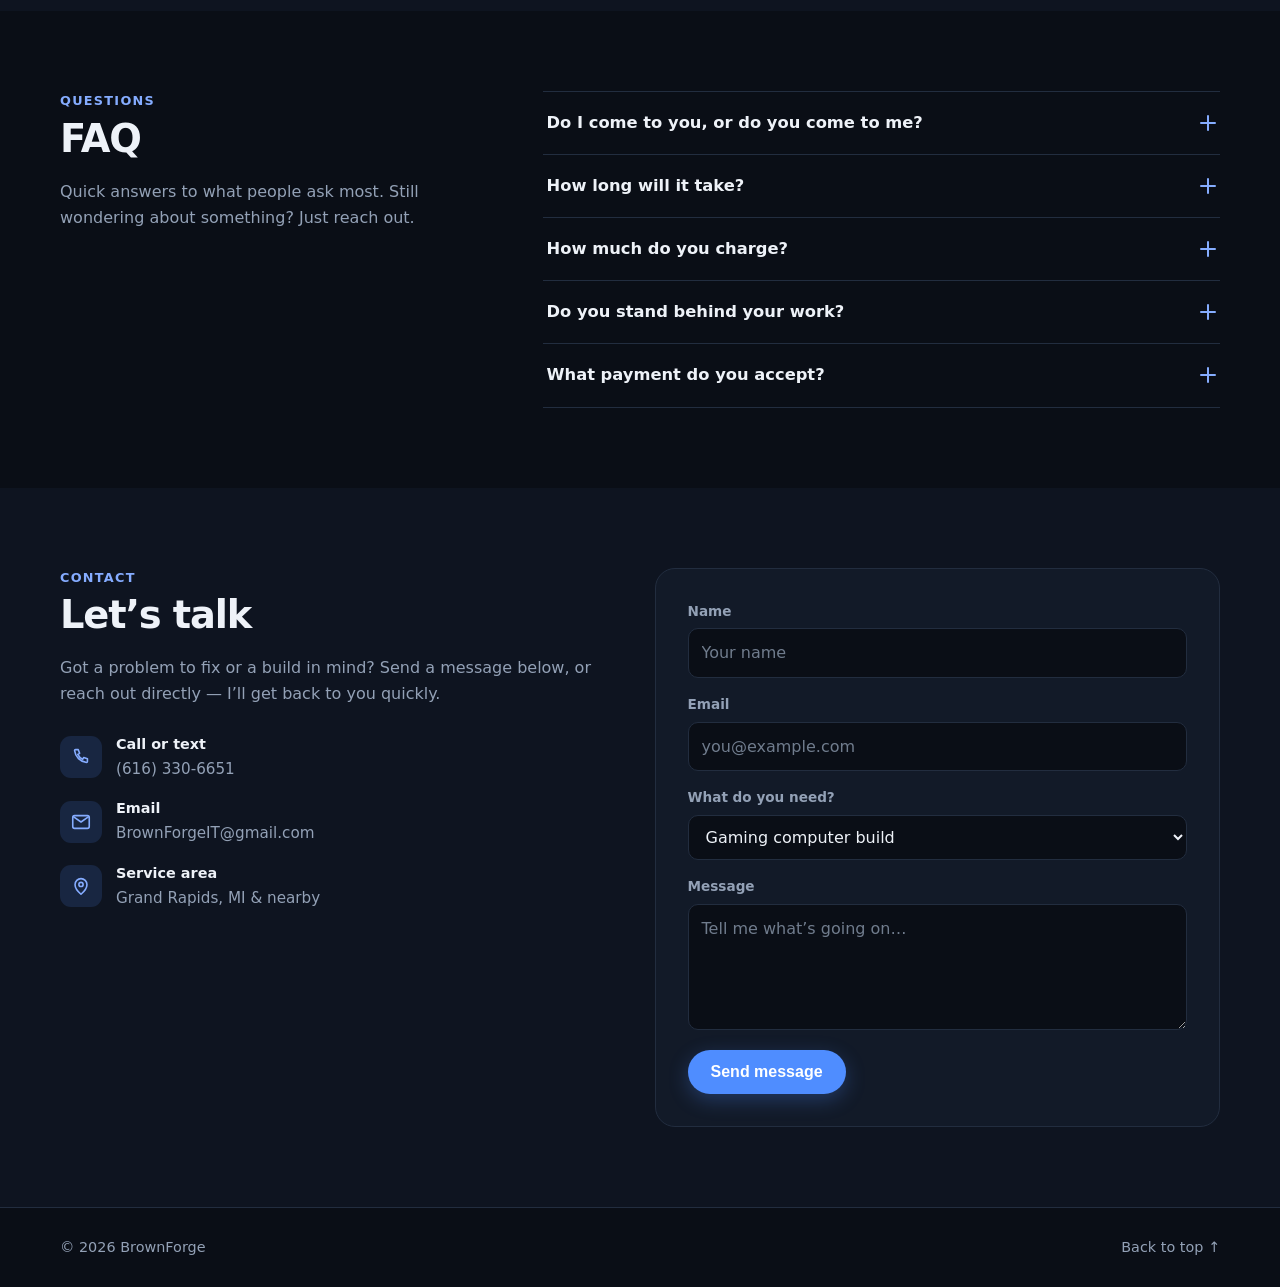
==== commit e6103d05: "Remove triple-fan cooling mention from portfolio build card Co-Authored-By: Claude Opus 4.8 <noreply" ====
--- a/portfolio-site/index.html
+++ b/portfolio-site/index.html
@@ -232,7 +232,7 @@
             </div>
             <div class="project-body">
               <h3>Custom gaming PC build</h3>
-              <p>A white-themed RGB build with tempered glass, an RTX graphics card, and a triple-fan cooling setup — cable-managed and stress-tested.</p>
+              <p>A white-themed RGB build with tempered glass and an RTX graphics card — cable-managed and stress-tested.</p>
               <ul class="tags"><li>PC build</li><li>Water/air cooling</li><li>RGB</li></ul>
             </div>
           </a>
